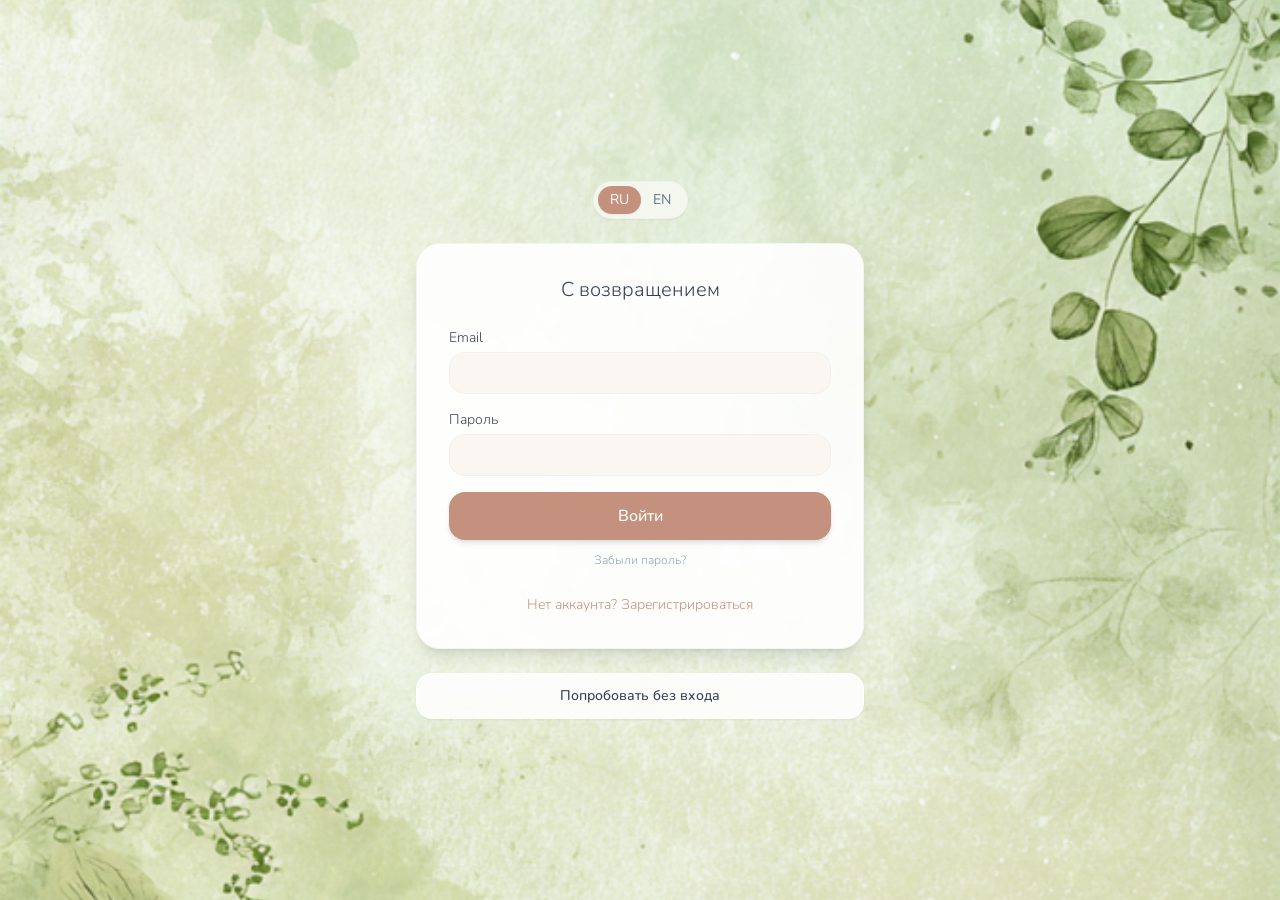
==== index.html @ 4c18db17 "Зеркало приложения «Шлока»" ====
<!doctype html>
<html lang="ru">
  <head>
    <meta charset="UTF-8" />
    <script>
      // Старый домен (*.vercel.app) → канонический shloka108.ru, с сохранением пути.
      (function () {
        var h = location.hostname;
        if (/(^|\.)vercel\.app$/.test(h)) {
          location.replace('https://shloka108.ru' + location.pathname + location.search + location.hash);
        }
      })();
    </script>
    <link rel="icon" type="image/svg+xml" href="/icon-192.svg" />
    <link rel="apple-touch-icon" href="/icon-192.svg" />
    <meta name="viewport" content="width=device-width, initial-scale=1.0, maximum-scale=1.0, user-scalable=no, viewport-fit=cover" />
    <meta name="theme-color" content="#faf6f1" media="(prefers-color-scheme: light)" />
    <meta name="theme-color" content="#1a1917" media="(prefers-color-scheme: dark)" />
    <meta name="mobile-web-app-capable" content="yes" />
    <meta name="apple-mobile-web-app-status-bar-style" content="black-translucent" />
    <meta name="apple-mobile-web-app-title" content="Shloka" />
    <link rel="manifest" href="/manifest.json" />
    <link rel="preconnect" href="https://fonts.googleapis.com">
    <link rel="preconnect" href="https://fonts.gstatic.com" crossorigin>
    <link href="https://fonts.googleapis.com/css2?family=Nunito:wght@300;400;500;600;700&display=swap" rel="stylesheet">
    <title>Shloka</title>
    <script type="module" crossorigin src="/assets/index-DVHLHyGm.js"></script>
    <link rel="stylesheet" crossorigin href="/assets/index-CciPIYq9.css">
  </head>
  <body>
    <div id="root"></div>
  </body>
</html>
---- assets/index-CciPIYq9.css ----
*,:before,:after{--tw-border-spacing-x: 0;--tw-border-spacing-y: 0;--tw-translate-x: 0;--tw-translate-y: 0;--tw-rotate: 0;--tw-skew-x: 0;--tw-skew-y: 0;--tw-scale-x: 1;--tw-scale-y: 1;--tw-pan-x: ;--tw-pan-y: ;--tw-pinch-zoom: ;--tw-scroll-snap-strictness: proximity;--tw-gradient-from-position: ;--tw-gradient-via-position: ;--tw-gradient-to-position: ;--tw-ordinal: ;--tw-slashed-zero: ;--tw-numeric-figure: ;--tw-numeric-spacing: ;--tw-numeric-fraction: ;--tw-ring-inset: ;--tw-ring-offset-width: 0px;--tw-ring-offset-color: #fff;--tw-ring-color: rgb(59 130 246 / .5);--tw-ring-offset-shadow: 0 0 #0000;--tw-ring-shadow: 0 0 #0000;--tw-shadow: 0 0 #0000;--tw-shadow-colored: 0 0 #0000;--tw-blur: ;--tw-brightness: ;--tw-contrast: ;--tw-grayscale: ;--tw-hue-rotate: ;--tw-invert: ;--tw-saturate: ;--tw-sepia: ;--tw-drop-shadow: ;--tw-backdrop-blur: ;--tw-backdrop-brightness: ;--tw-backdrop-contrast: ;--tw-backdrop-grayscale: ;--tw-backdrop-hue-rotate: ;--tw-backdrop-invert: ;--tw-backdrop-opacity: ;--tw-backdrop-saturate: ;--tw-backdrop-sepia: ;--tw-contain-size: ;--tw-contain-layout: ;--tw-contain-paint: ;--tw-contain-style: }::backdrop{--tw-border-spacing-x: 0;--tw-border-spacing-y: 0;--tw-translate-x: 0;--tw-translate-y: 0;--tw-rotate: 0;--tw-skew-x: 0;--tw-skew-y: 0;--tw-scale-x: 1;--tw-scale-y: 1;--tw-pan-x: ;--tw-pan-y: ;--tw-pinch-zoom: ;--tw-scroll-snap-strictness: proximity;--tw-gradient-from-position: ;--tw-gradient-via-position: ;--tw-gradient-to-position: ;--tw-ordinal: ;--tw-slashed-zero: ;--tw-numeric-figure: ;--tw-numeric-spacing: ;--tw-numeric-fraction: ;--tw-ring-inset: ;--tw-ring-offset-width: 0px;--tw-ring-offset-color: #fff;--tw-ring-color: rgb(59 130 246 / .5);--tw-ring-offset-shadow: 0 0 #0000;--tw-ring-shadow: 0 0 #0000;--tw-shadow: 0 0 #0000;--tw-shadow-colored: 0 0 #0000;--tw-blur: ;--tw-brightness: ;--tw-contrast: ;--tw-grayscale: ;--tw-hue-rotate: ;--tw-invert: ;--tw-saturate: ;--tw-sepia: ;--tw-drop-shadow: ;--tw-backdrop-blur: ;--tw-backdrop-brightness: ;--tw-backdrop-contrast: ;--tw-backdrop-grayscale: ;--tw-backdrop-hue-rotate: ;--tw-backdrop-invert: ;--tw-backdrop-opacity: ;--tw-backdrop-saturate: ;--tw-backdrop-sepia: ;--tw-contain-size: ;--tw-contain-layout: ;--tw-contain-paint: ;--tw-contain-style: }*,:before,:after{box-sizing:border-box;border-width:0;border-style:solid;border-color:#e5e7eb}:before,:after{--tw-content: ""}html,:host{line-height:1.5;-webkit-text-size-adjust:100%;-moz-tab-size:4;-o-tab-size:4;tab-size:4;font-family:Nunito,system-ui,sans-serif;font-feature-settings:normal;font-variation-settings:normal;-webkit-tap-highlight-color:transparent}body{margin:0;line-height:inherit}hr{height:0;color:inherit;border-top-width:1px}abbr:where([title]){-webkit-text-decoration:underline dotted;text-decoration:underline dotted}h1,h2,h3,h4,h5,h6{font-size:inherit;font-weight:inherit}a{color:inherit;text-decoration:inherit}b,strong{font-weight:bolder}code,kbd,samp,pre{font-family:ui-monospace,SFMono-Regular,Menlo,Monaco,Consolas,Liberation Mono,Courier New,monospace;font-feature-settings:normal;font-variation-settings:normal;font-size:1em}small{font-size:80%}sub,sup{font-size:75%;line-height:0;position:relative;vertical-align:baseline}sub{bottom:-.25em}sup{top:-.5em}table{text-indent:0;border-color:inherit;border-collapse:collapse}button,input,optgroup,select,textarea{font-family:inherit;font-feature-settings:inherit;font-variation-settings:inherit;font-size:100%;font-weight:inherit;line-height:inherit;letter-spacing:inherit;color:inherit;margin:0;padding:0}button,select{text-transform:none}button,input:where([type=button]),input:where([type=reset]),input:where([type=submit]){-webkit-appearance:button;background-color:transparent;background-image:none}:-moz-focusring{outline:auto}:-moz-ui-invalid{box-shadow:none}progress{vertical-align:baseline}::-webkit-inner-spin-button,::-webkit-outer-spin-button{height:auto}[type=search]{-webkit-appearance:textfield;outline-offset:-2px}::-webkit-search-decoration{-webkit-appearance:none}::-webkit-file-upload-button{-webkit-appearance:button;font:inherit}summary{display:list-item}blockquote,dl,dd,h1,h2,h3,h4,h5,h6,hr,figure,p,pre{margin:0}fieldset{margin:0;padding:0}legend{padding:0}ol,ul,menu{list-style:none;margin:0;padding:0}dialog{padding:0}textarea{resize:vertical}input::-moz-placeholder,textarea::-moz-placeholder{opacity:1;color:#9ca3af}input::placeholder,textarea::placeholder{opacity:1;color:#9ca3af}button,[role=button]{cursor:pointer}:disabled{cursor:default}img,svg,video,canvas,audio,iframe,embed,object{display:block;vertical-align:middle}img,video{max-width:100%;height:auto}[hidden]:where(:not([hidden=until-found])){display:none}.sr-only{position:absolute;width:1px;height:1px;padding:0;margin:-1px;overflow:hidden;clip:rect(0,0,0,0);white-space:nowrap;border-width:0}.pointer-events-none{pointer-events:none}.pointer-events-auto{pointer-events:auto}.visible{visibility:visible}.invisible{visibility:hidden}.fixed{position:fixed}.absolute{position:absolute}.relative{position:relative}.inset-0{top:0;right:0;bottom:0;left:0}.inset-y-0{top:0;bottom:0}.-right-0\.5{right:-.125rem}.-right-1\.5{right:-.375rem}.-top-0\.5{top:-.125rem}.-top-1\.5{top:-.375rem}.bottom-0{bottom:0}.bottom-full{bottom:100%}.left-0{left:0}.left-0\.5{left:.125rem}.left-1{left:.25rem}.left-1\/2{left:50%}.left-2{left:.5rem}.left-3{left:.75rem}.right-0{right:0}.right-1{right:.25rem}.right-2{right:.5rem}.right-3{right:.75rem}.top-0{top:0}.top-0\.5{top:.125rem}.top-1\/2{top:50%}.top-2{top:.5rem}.top-4{top:1rem}.top-full{top:100%}.z-10{z-index:10}.z-20{z-index:20}.z-40{z-index:40}.z-50{z-index:50}.z-\[100\]{z-index:100}.z-\[200\]{z-index:200}.z-\[60\]{z-index:60}.z-\[70\]{z-index:70}.order-1{order:1}.order-2{order:2}.-m-1{margin:-.25rem}.m-4{margin:1rem}.mx-3{margin-left:.75rem;margin-right:.75rem}.mx-4{margin-left:1rem;margin-right:1rem}.mx-auto{margin-left:auto;margin-right:auto}.my-1{margin-top:.25rem;margin-bottom:.25rem}.-ml-1{margin-left:-.25rem}.-ml-2{margin-left:-.5rem}.mb-1{margin-bottom:.25rem}.mb-1\.5{margin-bottom:.375rem}.mb-10{margin-bottom:2.5rem}.mb-2{margin-bottom:.5rem}.mb-20{margin-bottom:5rem}.mb-3{margin-bottom:.75rem}.mb-4{margin-bottom:1rem}.mb-6{margin-bottom:1.5rem}.mb-8{margin-bottom:2rem}.ml-0\.5{margin-left:.125rem}.ml-1\.5{margin-left:.375rem}.ml-2{margin-left:.5rem}.ml-6{margin-left:1.5rem}.ml-auto{margin-left:auto}.mr-0\.5{margin-right:.125rem}.mr-1{margin-right:.25rem}.mr-2{margin-right:.5rem}.mr-3{margin-right:.75rem}.mt-0\.5{margin-top:.125rem}.mt-1{margin-top:.25rem}.mt-1\.5{margin-top:.375rem}.mt-2{margin-top:.5rem}.mt-3{margin-top:.75rem}.mt-4{margin-top:1rem}.mt-6{margin-top:1.5rem}.mt-8{margin-top:2rem}.line-clamp-2{overflow:hidden;display:-webkit-box;-webkit-box-orient:vertical;-webkit-line-clamp:2}.line-clamp-3{overflow:hidden;display:-webkit-box;-webkit-box-orient:vertical;-webkit-line-clamp:3}.block{display:block}.inline{display:inline}.flex{display:flex}.inline-flex{display:inline-flex}.table{display:table}.grid{display:grid}.contents{display:contents}.hidden{display:none}.aspect-video{aspect-ratio:16 / 9}.h-0\.5{height:.125rem}.h-1{height:.25rem}.h-1\.5{height:.375rem}.h-10{height:2.5rem}.h-11{height:2.75rem}.h-12{height:3rem}.h-14{height:3.5rem}.h-16{height:4rem}.h-2{height:.5rem}.h-2\.5{height:.625rem}.h-20{height:5rem}.h-3{height:.75rem}.h-4{height:1rem}.h-48{height:12rem}.h-5{height:1.25rem}.h-6{height:1.5rem}.h-7{height:1.75rem}.h-8{height:2rem}.h-9{height:2.25rem}.h-\[3px\]{height:3px}.h-full{height:100%}.max-h-60{max-height:15rem}.max-h-64{max-height:16rem}.max-h-\[30vh\]{max-height:30vh}.max-h-\[35vh\]{max-height:35vh}.max-h-\[40vh\]{max-height:40vh}.max-h-\[85vh\]{max-height:85vh}.max-h-\[90vh\]{max-height:90vh}.max-h-\[92vh\]{max-height:92vh}.max-h-\[95vh\]{max-height:95vh}.min-h-0{min-height:0px}.min-h-\[52px\]{min-height:52px}.min-h-full{min-height:100%}.w-1{width:.25rem}.w-1\.5{width:.375rem}.w-1\/2{width:50%}.w-10{width:2.5rem}.w-11{width:2.75rem}.w-12{width:3rem}.w-16{width:4rem}.w-2{width:.5rem}.w-2\.5{width:.625rem}.w-20{width:5rem}.w-3{width:.75rem}.w-4{width:1rem}.w-40{width:10rem}.w-44{width:11rem}.w-5{width:1.25rem}.w-52{width:13rem}.w-6{width:1.5rem}.w-64{width:16rem}.w-7{width:1.75rem}.w-8{width:2rem}.w-9{width:2.25rem}.w-full{width:100%}.min-w-0{min-width:0px}.max-w-2xl{max-width:42rem}.max-w-4xl{max-width:56rem}.max-w-\[200px\]{max-width:200px}.max-w-\[260px\]{max-width:260px}.max-w-\[85\%\]{max-width:85%}.max-w-lg{max-width:32rem}.max-w-md{max-width:28rem}.max-w-sm{max-width:24rem}.max-w-xs{max-width:20rem}.flex-1{flex:1 1 0%}.flex-shrink-0,.shrink-0{flex-shrink:0}.-translate-x-1\/2{--tw-translate-x: -50%;transform:translate(var(--tw-translate-x),var(--tw-translate-y)) rotate(var(--tw-rotate)) skew(var(--tw-skew-x)) skewY(var(--tw-skew-y)) scaleX(var(--tw-scale-x)) scaleY(var(--tw-scale-y))}.-translate-x-full{--tw-translate-x: -100%;transform:translate(var(--tw-translate-x),var(--tw-translate-y)) rotate(var(--tw-rotate)) skew(var(--tw-skew-x)) skewY(var(--tw-skew-y)) scaleX(var(--tw-scale-x)) scaleY(var(--tw-scale-y))}.-translate-y-1\/2{--tw-translate-y: -50%;transform:translate(var(--tw-translate-x),var(--tw-translate-y)) rotate(var(--tw-rotate)) skew(var(--tw-skew-x)) skewY(var(--tw-skew-y)) scaleX(var(--tw-scale-x)) scaleY(var(--tw-scale-y))}.translate-x-0{--tw-translate-x: 0px;transform:translate(var(--tw-translate-x),var(--tw-translate-y)) rotate(var(--tw-rotate)) skew(var(--tw-skew-x)) skewY(var(--tw-skew-y)) scaleX(var(--tw-scale-x)) scaleY(var(--tw-scale-y))}.translate-x-5{--tw-translate-x: 1.25rem;transform:translate(var(--tw-translate-x),var(--tw-translate-y)) rotate(var(--tw-rotate)) skew(var(--tw-skew-x)) skewY(var(--tw-skew-y)) scaleX(var(--tw-scale-x)) scaleY(var(--tw-scale-y))}.rotate-45{--tw-rotate: 45deg;transform:translate(var(--tw-translate-x),var(--tw-translate-y)) rotate(var(--tw-rotate)) skew(var(--tw-skew-x)) skewY(var(--tw-skew-y)) scaleX(var(--tw-scale-x)) scaleY(var(--tw-scale-y))}.transform{transform:translate(var(--tw-translate-x),var(--tw-translate-y)) rotate(var(--tw-rotate)) skew(var(--tw-skew-x)) skewY(var(--tw-skew-y)) scaleX(var(--tw-scale-x)) scaleY(var(--tw-scale-y))}@keyframes pulse{50%{opacity:.5}}.animate-pulse{animation:pulse 2s cubic-bezier(.4,0,.6,1) infinite}@keyframes spin{to{transform:rotate(360deg)}}.animate-spin{animation:spin 1s linear infinite}.cursor-pointer{cursor:pointer}.select-none{-webkit-user-select:none;-moz-user-select:none;user-select:none}.resize-none{resize:none}.resize{resize:both}.grid-cols-1{grid-template-columns:repeat(1,minmax(0,1fr))}.flex-col{flex-direction:column}.flex-wrap{flex-wrap:wrap}.items-start{align-items:flex-start}.items-end{align-items:flex-end}.items-center{align-items:center}.justify-start{justify-content:flex-start}.justify-end{justify-content:flex-end}.justify-center{justify-content:center}.justify-between{justify-content:space-between}.gap-0\.5{gap:.125rem}.gap-1{gap:.25rem}.gap-1\.5{gap:.375rem}.gap-2{gap:.5rem}.gap-2\.5{gap:.625rem}.gap-3{gap:.75rem}.gap-4{gap:1rem}.gap-5{gap:1.25rem}.gap-6{gap:1.5rem}.gap-8{gap:2rem}.gap-x-2\.5{-moz-column-gap:.625rem;column-gap:.625rem}.gap-x-3{-moz-column-gap:.75rem;column-gap:.75rem}.gap-x-5{-moz-column-gap:1.25rem;column-gap:1.25rem}.gap-y-2{row-gap:.5rem}.gap-y-3{row-gap:.75rem}.gap-y-4{row-gap:1rem}.gap-y-5{row-gap:1.25rem}.gap-y-6{row-gap:1.5rem}.space-x-1\.5>:not([hidden])~:not([hidden]){--tw-space-x-reverse: 0;margin-right:calc(.375rem * var(--tw-space-x-reverse));margin-left:calc(.375rem * calc(1 - var(--tw-space-x-reverse)))}.space-x-2>:not([hidden])~:not([hidden]){--tw-space-x-reverse: 0;margin-right:calc(.5rem * var(--tw-space-x-reverse));margin-left:calc(.5rem * calc(1 - var(--tw-space-x-reverse)))}.space-x-2\.5>:not([hidden])~:not([hidden]){--tw-space-x-reverse: 0;margin-right:calc(.625rem * var(--tw-space-x-reverse));margin-left:calc(.625rem * calc(1 - var(--tw-space-x-reverse)))}.space-x-3>:not([hidden])~:not([hidden]){--tw-space-x-reverse: 0;margin-right:calc(.75rem * var(--tw-space-x-reverse));margin-left:calc(.75rem * calc(1 - var(--tw-space-x-reverse)))}.space-y-0\.5>:not([hidden])~:not([hidden]){--tw-space-y-reverse: 0;margin-top:calc(.125rem * calc(1 - var(--tw-space-y-reverse)));margin-bottom:calc(.125rem * var(--tw-space-y-reverse))}.space-y-1>:not([hidden])~:not([hidden]){--tw-space-y-reverse: 0;margin-top:calc(.25rem * calc(1 - var(--tw-space-y-reverse)));margin-bottom:calc(.25rem * var(--tw-space-y-reverse))}.space-y-2>:not([hidden])~:not([hidden]){--tw-space-y-reverse: 0;margin-top:calc(.5rem * calc(1 - var(--tw-space-y-reverse)));margin-bottom:calc(.5rem * var(--tw-space-y-reverse))}.space-y-3>:not([hidden])~:not([hidden]){--tw-space-y-reverse: 0;margin-top:calc(.75rem * calc(1 - var(--tw-space-y-reverse)));margin-bottom:calc(.75rem * var(--tw-space-y-reverse))}.space-y-4>:not([hidden])~:not([hidden]){--tw-space-y-reverse: 0;margin-top:calc(1rem * calc(1 - var(--tw-space-y-reverse)));margin-bottom:calc(1rem * var(--tw-space-y-reverse))}.space-y-5>:not([hidden])~:not([hidden]){--tw-space-y-reverse: 0;margin-top:calc(1.25rem * calc(1 - var(--tw-space-y-reverse)));margin-bottom:calc(1.25rem * var(--tw-space-y-reverse))}.space-y-6>:not([hidden])~:not([hidden]){--tw-space-y-reverse: 0;margin-top:calc(1.5rem * calc(1 - var(--tw-space-y-reverse)));margin-bottom:calc(1.5rem * var(--tw-space-y-reverse))}.overflow-auto{overflow:auto}.overflow-hidden{overflow:hidden}.overflow-x-auto{overflow-x:auto}.overflow-y-auto{overflow-y:auto}.truncate{overflow:hidden;text-overflow:ellipsis;white-space:nowrap}.whitespace-normal{white-space:normal}.whitespace-nowrap{white-space:nowrap}.whitespace-pre-line{white-space:pre-line}.whitespace-pre-wrap{white-space:pre-wrap}.break-words{overflow-wrap:break-word}.break-all{word-break:break-all}.rounded{border-radius:.25rem}.rounded-2xl{border-radius:1rem}.rounded-3xl{border-radius:1.5rem}.rounded-full{border-radius:9999px}.rounded-lg{border-radius:.5rem}.rounded-md{border-radius:.375rem}.rounded-xl{border-radius:.75rem}.rounded-r-full{border-top-right-radius:9999px;border-bottom-right-radius:9999px}.rounded-t-3xl{border-top-left-radius:1.5rem;border-top-right-radius:1.5rem}.rounded-bl-md{border-bottom-left-radius:.375rem}.rounded-br-md{border-bottom-right-radius:.375rem}.border{border-width:1px}.border-0{border-width:0px}.border-2{border-width:2px}.border-b{border-bottom-width:1px}.border-b-2{border-bottom-width:2px}.border-l{border-left-width:1px}.border-r{border-right-width:1px}.border-t{border-top-width:1px}.border-t-2{border-top-width:2px}.border-dashed{border-style:dashed}.border-amber-200{--tw-border-opacity: 1;border-color:rgb(253 230 138 / var(--tw-border-opacity, 1))}.border-current{border-color:currentColor}.border-emerald-500\/60{border-color:#10b98199}.border-gray-100{--tw-border-opacity: 1;border-color:rgb(243 244 246 / var(--tw-border-opacity, 1))}.border-gray-200{--tw-border-opacity: 1;border-color:rgb(229 231 235 / var(--tw-border-opacity, 1))}.border-gray-300{--tw-border-opacity: 1;border-color:rgb(209 213 219 / var(--tw-border-opacity, 1))}.border-green-200{--tw-border-opacity: 1;border-color:rgb(187 247 208 / var(--tw-border-opacity, 1))}.border-night-accent{--tw-border-opacity: 1;border-color:rgb(196 168 120 / var(--tw-border-opacity, 1))}.border-night-accent\/30{border-color:#c4a8784d}.border-night-bg{--tw-border-opacity: 1;border-color:rgb(26 25 24 / var(--tw-border-opacity, 1))}.border-purple-200{--tw-border-opacity: 1;border-color:rgb(233 213 255 / var(--tw-border-opacity, 1))}.border-red-100{--tw-border-opacity: 1;border-color:rgb(254 226 226 / var(--tw-border-opacity, 1))}.border-red-200{--tw-border-opacity: 1;border-color:rgb(254 202 202 / var(--tw-border-opacity, 1))}.border-red-400{--tw-border-opacity: 1;border-color:rgb(248 113 113 / var(--tw-border-opacity, 1))}.border-red-400\/60{border-color:#f8717199}.border-red-500\/60{border-color:#ef444499}.border-sattva-btn-rose{--tw-border-opacity: 1;border-color:rgb(196 145 126 / var(--tw-border-opacity, 1))}.border-sattva-sage\/20{border-color:#c8dbc833}.border-sattva-sage\/30{border-color:#c8dbc84d}.border-sattva-sage\/50{border-color:#c8dbc880}.border-sattva-sand\/15{border-color:#e8ddd026}.border-sattva-sand\/20{border-color:#e8ddd033}.border-sattva-sand\/30{border-color:#e8ddd04d}.border-sattva-sand\/40{border-color:#e8ddd066}.border-transparent{border-color:transparent}.border-white{--tw-border-opacity: 1;border-color:rgb(255 255 255 / var(--tw-border-opacity, 1))}.border-white\/10{border-color:#ffffff1a}.border-white\/20{border-color:#fff3}.border-white\/5{border-color:#ffffff0d}.border-white\/60{border-color:#fff9}.border-yellow-200{--tw-border-opacity: 1;border-color:rgb(254 240 138 / var(--tw-border-opacity, 1))}.border-t-transparent{border-top-color:transparent}.bg-amber-400{--tw-bg-opacity: 1;background-color:rgb(251 191 36 / var(--tw-bg-opacity, 1))}.bg-amber-50{--tw-bg-opacity: 1;background-color:rgb(255 251 235 / var(--tw-bg-opacity, 1))}.bg-black\/10{background-color:#0000001a}.bg-black\/30{background-color:#0000004d}.bg-black\/40{background-color:#0006}.bg-black\/5{background-color:#0000000d}.bg-black\/50{background-color:#00000080}.bg-black\/60{background-color:#0009}.bg-black\/65{background-color:#000000a6}.bg-blue-50{--tw-bg-opacity: 1;background-color:rgb(239 246 255 / var(--tw-bg-opacity, 1))}.bg-current{background-color:currentColor}.bg-emerald-100{--tw-bg-opacity: 1;background-color:rgb(209 250 229 / var(--tw-bg-opacity, 1))}.bg-emerald-400{--tw-bg-opacity: 1;background-color:rgb(52 211 153 / var(--tw-bg-opacity, 1))}.bg-emerald-50{--tw-bg-opacity: 1;background-color:rgb(236 253 245 / var(--tw-bg-opacity, 1))}.bg-emerald-500{--tw-bg-opacity: 1;background-color:rgb(16 185 129 / var(--tw-bg-opacity, 1))}.bg-emerald-500\/10{background-color:#10b9811a}.bg-emerald-500\/15{background-color:#10b98126}.bg-gray-100{--tw-bg-opacity: 1;background-color:rgb(243 244 246 / var(--tw-bg-opacity, 1))}.bg-gray-200\/60{background-color:#e5e7eb99}.bg-gray-300{--tw-bg-opacity: 1;background-color:rgb(209 213 219 / var(--tw-bg-opacity, 1))}.bg-gray-400{--tw-bg-opacity: 1;background-color:rgb(156 163 175 / var(--tw-bg-opacity, 1))}.bg-gray-50{--tw-bg-opacity: 1;background-color:rgb(249 250 251 / var(--tw-bg-opacity, 1))}.bg-gray-50\/50{background-color:#f9fafb80}.bg-green-100{--tw-bg-opacity: 1;background-color:rgb(220 252 231 / var(--tw-bg-opacity, 1))}.bg-green-400{--tw-bg-opacity: 1;background-color:rgb(74 222 128 / var(--tw-bg-opacity, 1))}.bg-green-50{--tw-bg-opacity: 1;background-color:rgb(240 253 244 / var(--tw-bg-opacity, 1))}.bg-green-50\/95{background-color:#f0fdf4f2}.bg-green-500{--tw-bg-opacity: 1;background-color:rgb(34 197 94 / var(--tw-bg-opacity, 1))}.bg-night-accent{--tw-bg-opacity: 1;background-color:rgb(196 168 120 / var(--tw-bg-opacity, 1))}.bg-night-accent-soft\/30{background-color:#3e3a324d}.bg-night-accent-soft\/50{background-color:#3e3a3280}.bg-night-accent\/15{background-color:#c4a87826}.bg-night-accent\/20{background-color:#c4a87833}.bg-night-accent\/40{background-color:#c4a87866}.bg-night-accent\/60{background-color:#c4a87899}.bg-night-bg{--tw-bg-opacity: 1;background-color:rgb(26 25 24 / var(--tw-bg-opacity, 1))}.bg-night-btn{--tw-bg-opacity: 1;background-color:rgb(138 120 96 / var(--tw-bg-opacity, 1))}.bg-night-btn-soft\/40{background-color:#37322966}.bg-night-btn\/20{background-color:#8a786033}.bg-night-card{--tw-bg-opacity: 1;background-color:rgb(35 34 32 / var(--tw-bg-opacity, 1))}.bg-night-card\/95{background-color:#232220f2}.bg-purple-50{--tw-bg-opacity: 1;background-color:rgb(250 245 255 / var(--tw-bg-opacity, 1))}.bg-red-100{--tw-bg-opacity: 1;background-color:rgb(254 226 226 / var(--tw-bg-opacity, 1))}.bg-red-400{--tw-bg-opacity: 1;background-color:rgb(248 113 113 / var(--tw-bg-opacity, 1))}.bg-red-50{--tw-bg-opacity: 1;background-color:rgb(254 242 242 / var(--tw-bg-opacity, 1))}.bg-red-50\/50{background-color:#fef2f280}.bg-red-50\/95{background-color:#fef2f2f2}.bg-red-500{--tw-bg-opacity: 1;background-color:rgb(239 68 68 / var(--tw-bg-opacity, 1))}.bg-red-500\/10{background-color:#ef44441a}.bg-red-500\/15{background-color:#ef444426}.bg-sattva-blush\/20{background-color:#e8dcd433}.bg-sattva-blush\/30{background-color:#e8dcd44d}.bg-sattva-btn-rose{--tw-bg-opacity: 1;background-color:rgb(196 145 126 / var(--tw-bg-opacity, 1))}.bg-sattva-btn-rose\/10{background-color:#c4917e1a}.bg-sattva-btn-rose\/15{background-color:#c4917e26}.bg-sattva-btn-rose\/30{background-color:#c4917e4d}.bg-sattva-btn-rose\/40{background-color:#c4917e66}.bg-sattva-cream{--tw-bg-opacity: 1;background-color:rgb(250 247 242 / var(--tw-bg-opacity, 1))}.bg-sattva-cream\/50{background-color:#faf7f280}.bg-sattva-cream\/95{background-color:#faf7f2f2}.bg-sattva-gold\/30{background-color:#d4c4a04d}.bg-sattva-sage\/10{background-color:#c8dbc81a}.bg-sattva-sage\/20{background-color:#c8dbc833}.bg-sattva-sage\/30{background-color:#c8dbc84d}.bg-sattva-sage\/40{background-color:#c8dbc866}.bg-sattva-sand\/10{background-color:#e8ddd01a}.bg-sattva-sand\/15{background-color:#e8ddd026}.bg-sattva-sand\/20{background-color:#e8ddd033}.bg-sattva-sand\/30{background-color:#e8ddd04d}.bg-sattva-sand\/40{background-color:#e8ddd066}.bg-slate-200{--tw-bg-opacity: 1;background-color:rgb(226 232 240 / var(--tw-bg-opacity, 1))}.bg-slate-400{--tw-bg-opacity: 1;background-color:rgb(148 163 184 / var(--tw-bg-opacity, 1))}.bg-slate-700{--tw-bg-opacity: 1;background-color:rgb(51 65 85 / var(--tw-bg-opacity, 1))}.bg-slate-800{--tw-bg-opacity: 1;background-color:rgb(30 41 59 / var(--tw-bg-opacity, 1))}.bg-transparent{background-color:transparent}.bg-white{--tw-bg-opacity: 1;background-color:rgb(255 255 255 / var(--tw-bg-opacity, 1))}.bg-white\/10{background-color:#ffffff1a}.bg-white\/15{background-color:#ffffff26}.bg-white\/20{background-color:#fff3}.bg-white\/5{background-color:#ffffff0d}.bg-white\/60{background-color:#fff9}.bg-white\/85{background-color:#ffffffd9}.bg-white\/90{background-color:#ffffffe6}.bg-white\/95{background-color:#fffffff2}.bg-white\/\[0\.02\]{background-color:#ffffff05}.bg-white\/\[0\.03\]{background-color:#ffffff08}.bg-yellow-100{--tw-bg-opacity: 1;background-color:rgb(254 249 195 / var(--tw-bg-opacity, 1))}.bg-yellow-400{--tw-bg-opacity: 1;background-color:rgb(250 204 21 / var(--tw-bg-opacity, 1))}.bg-yellow-50{--tw-bg-opacity: 1;background-color:rgb(254 252 232 / var(--tw-bg-opacity, 1))}.bg-yellow-500\/15{background-color:#eab30826}.bg-sattva-gradient{background-image:linear-gradient(160deg,#f2e8dc,#e8dcd0 40%,#ddd0c4)}.object-cover{-o-object-fit:cover;object-fit:cover}.p-0\.5{padding:.125rem}.p-1{padding:.25rem}.p-1\.5{padding:.375rem}.p-2{padding:.5rem}.p-2\.5{padding:.625rem}.p-3{padding:.75rem}.p-4{padding:1rem}.p-5{padding:1.25rem}.p-6{padding:1.5rem}.p-8{padding:2rem}.px-1{padding-left:.25rem;padding-right:.25rem}.px-1\.5{padding-left:.375rem;padding-right:.375rem}.px-2{padding-left:.5rem;padding-right:.5rem}.px-2\.5{padding-left:.625rem;padding-right:.625rem}.px-3{padding-left:.75rem;padding-right:.75rem}.px-4{padding-left:1rem;padding-right:1rem}.px-5{padding-left:1.25rem;padding-right:1.25rem}.px-6{padding-left:1.5rem;padding-right:1.5rem}.px-8{padding-left:2rem;padding-right:2rem}.py-0\.5{padding-top:.125rem;padding-bottom:.125rem}.py-1{padding-top:.25rem;padding-bottom:.25rem}.py-1\.5{padding-top:.375rem;padding-bottom:.375rem}.py-10{padding-top:2.5rem;padding-bottom:2.5rem}.py-12{padding-top:3rem;padding-bottom:3rem}.py-16{padding-top:4rem;padding-bottom:4rem}.py-2{padding-top:.5rem;padding-bottom:.5rem}.py-2\.5{padding-top:.625rem;padding-bottom:.625rem}.py-20{padding-top:5rem;padding-bottom:5rem}.py-3{padding-top:.75rem;padding-bottom:.75rem}.py-3\.5{padding-top:.875rem;padding-bottom:.875rem}.py-4{padding-top:1rem;padding-bottom:1rem}.pb-1{padding-bottom:.25rem}.pb-16{padding-bottom:4rem}.pb-2{padding-bottom:.5rem}.pb-4{padding-bottom:1rem}.pb-5{padding-bottom:1.25rem}.pb-6{padding-bottom:1.5rem}.pl-2{padding-left:.5rem}.pr-12{padding-right:3rem}.pt-12{padding-top:3rem}.pt-14{padding-top:3.5rem}.pt-2{padding-top:.5rem}.pt-3{padding-top:.75rem}.pt-4{padding-top:1rem}.pt-6{padding-top:1.5rem}.pt-\[env\(safe-area-inset-top\)\]{padding-top:env(safe-area-inset-top)}.text-left{text-align:left}.text-center{text-align:center}.font-mono{font-family:ui-monospace,SFMono-Regular,Menlo,Monaco,Consolas,Liberation Mono,Courier New,monospace}.font-sanskrit{font-family:Georgia,Cambria,Times New Roman,serif}.text-2xl{font-size:1.5rem;line-height:2rem}.text-3xl{font-size:1.875rem;line-height:2.25rem}.text-\[10px\]{font-size:10px}.text-\[11px\]{font-size:11px}.text-base{font-size:1rem;line-height:1.5rem}.text-lg{font-size:1.125rem;line-height:1.75rem}.text-sm{font-size:.875rem;line-height:1.25rem}.text-xl{font-size:1.25rem;line-height:1.75rem}.text-xs{font-size:.75rem;line-height:1rem}.font-bold{font-weight:700}.font-light{font-weight:300}.font-medium{font-weight:500}.font-normal{font-weight:400}.font-semibold{font-weight:600}.uppercase{text-transform:uppercase}.lowercase{text-transform:lowercase}.italic{font-style:italic}.tabular-nums{--tw-numeric-spacing: tabular-nums;font-variant-numeric:var(--tw-ordinal) var(--tw-slashed-zero) var(--tw-numeric-figure) var(--tw-numeric-spacing) var(--tw-numeric-fraction)}.leading-none{line-height:1}.leading-relaxed{line-height:1.625}.leading-snug{line-height:1.375}.leading-tight{line-height:1.25}.tracking-wide{letter-spacing:.025em}.tracking-wider{letter-spacing:.05em}.text-\[\#c8b48a\]{--tw-text-opacity: 1;color:rgb(200 180 138 / var(--tw-text-opacity, 1))}.text-amber-400{--tw-text-opacity: 1;color:rgb(251 191 36 / var(--tw-text-opacity, 1))}.text-amber-600{--tw-text-opacity: 1;color:rgb(217 119 6 / var(--tw-text-opacity, 1))}.text-amber-700{--tw-text-opacity: 1;color:rgb(180 83 9 / var(--tw-text-opacity, 1))}.text-amber-800\/80{color:#92400ecc}.text-amber-800\/90{color:#92400ee6}.text-blue-600{--tw-text-opacity: 1;color:rgb(37 99 235 / var(--tw-text-opacity, 1))}.text-emerald-400{--tw-text-opacity: 1;color:rgb(52 211 153 / var(--tw-text-opacity, 1))}.text-emerald-500{--tw-text-opacity: 1;color:rgb(16 185 129 / var(--tw-text-opacity, 1))}.text-gray-100{--tw-text-opacity: 1;color:rgb(243 244 246 / var(--tw-text-opacity, 1))}.text-gray-200{--tw-text-opacity: 1;color:rgb(229 231 235 / var(--tw-text-opacity, 1))}.text-gray-300{--tw-text-opacity: 1;color:rgb(209 213 219 / var(--tw-text-opacity, 1))}.text-gray-400{--tw-text-opacity: 1;color:rgb(156 163 175 / var(--tw-text-opacity, 1))}.text-gray-500{--tw-text-opacity: 1;color:rgb(107 114 128 / var(--tw-text-opacity, 1))}.text-gray-600{--tw-text-opacity: 1;color:rgb(75 85 99 / var(--tw-text-opacity, 1))}.text-gray-700{--tw-text-opacity: 1;color:rgb(55 65 81 / var(--tw-text-opacity, 1))}.text-green-500{--tw-text-opacity: 1;color:rgb(34 197 94 / var(--tw-text-opacity, 1))}.text-green-600{--tw-text-opacity: 1;color:rgb(22 163 74 / var(--tw-text-opacity, 1))}.text-green-700{--tw-text-opacity: 1;color:rgb(21 128 61 / var(--tw-text-opacity, 1))}.text-night-accent{--tw-text-opacity: 1;color:rgb(196 168 120 / var(--tw-text-opacity, 1))}.text-night-text{--tw-text-opacity: 1;color:rgb(224 216 208 / var(--tw-text-opacity, 1))}.text-purple-500{--tw-text-opacity: 1;color:rgb(168 85 247 / var(--tw-text-opacity, 1))}.text-purple-600{--tw-text-opacity: 1;color:rgb(147 51 234 / var(--tw-text-opacity, 1))}.text-purple-700{--tw-text-opacity: 1;color:rgb(126 34 206 / var(--tw-text-opacity, 1))}.text-red-400{--tw-text-opacity: 1;color:rgb(248 113 113 / var(--tw-text-opacity, 1))}.text-red-500{--tw-text-opacity: 1;color:rgb(239 68 68 / var(--tw-text-opacity, 1))}.text-red-600{--tw-text-opacity: 1;color:rgb(220 38 38 / var(--tw-text-opacity, 1))}.text-red-600\/90{color:#dc2626e6}.text-red-700{--tw-text-opacity: 1;color:rgb(185 28 28 / var(--tw-text-opacity, 1))}.text-sattva-btn-rose{--tw-text-opacity: 1;color:rgb(196 145 126 / var(--tw-text-opacity, 1))}.text-sattva-gold{--tw-text-opacity: 1;color:rgb(212 196 160 / var(--tw-text-opacity, 1))}.text-sattva-rose{--tw-text-opacity: 1;color:rgb(232 213 204 / var(--tw-text-opacity, 1))}.text-sattva-sage{--tw-text-opacity: 1;color:rgb(200 219 200 / var(--tw-text-opacity, 1))}.text-sattva-sage-dark{--tw-text-opacity: 1;color:rgb(109 168 109 / var(--tw-text-opacity, 1))}.text-slate-100{--tw-text-opacity: 1;color:rgb(241 245 249 / var(--tw-text-opacity, 1))}.text-slate-300{--tw-text-opacity: 1;color:rgb(203 213 225 / var(--tw-text-opacity, 1))}.text-slate-400{--tw-text-opacity: 1;color:rgb(148 163 184 / var(--tw-text-opacity, 1))}.text-slate-500{--tw-text-opacity: 1;color:rgb(100 116 139 / var(--tw-text-opacity, 1))}.text-slate-600{--tw-text-opacity: 1;color:rgb(71 85 105 / var(--tw-text-opacity, 1))}.text-slate-700{--tw-text-opacity: 1;color:rgb(51 65 85 / var(--tw-text-opacity, 1))}.text-slate-800{--tw-text-opacity: 1;color:rgb(30 41 59 / var(--tw-text-opacity, 1))}.text-slate-900{--tw-text-opacity: 1;color:rgb(15 23 42 / var(--tw-text-opacity, 1))}.text-white{--tw-text-opacity: 1;color:rgb(255 255 255 / var(--tw-text-opacity, 1))}.text-yellow-400{--tw-text-opacity: 1;color:rgb(250 204 21 / var(--tw-text-opacity, 1))}.text-yellow-500{--tw-text-opacity: 1;color:rgb(234 179 8 / var(--tw-text-opacity, 1))}.text-yellow-700{--tw-text-opacity: 1;color:rgb(161 98 7 / var(--tw-text-opacity, 1))}.underline{text-decoration-line:underline}.decoration-dotted{text-decoration-style:dotted}.underline-offset-2{text-underline-offset:2px}.placeholder-gray-400::-moz-placeholder{--tw-placeholder-opacity: 1;color:rgb(156 163 175 / var(--tw-placeholder-opacity, 1))}.placeholder-gray-400::placeholder{--tw-placeholder-opacity: 1;color:rgb(156 163 175 / var(--tw-placeholder-opacity, 1))}.placeholder-gray-500::-moz-placeholder{--tw-placeholder-opacity: 1;color:rgb(107 114 128 / var(--tw-placeholder-opacity, 1))}.placeholder-gray-500::placeholder{--tw-placeholder-opacity: 1;color:rgb(107 114 128 / var(--tw-placeholder-opacity, 1))}.placeholder-gray-600::-moz-placeholder{--tw-placeholder-opacity: 1;color:rgb(75 85 99 / var(--tw-placeholder-opacity, 1))}.placeholder-gray-600::placeholder{--tw-placeholder-opacity: 1;color:rgb(75 85 99 / var(--tw-placeholder-opacity, 1))}.placeholder-slate-400::-moz-placeholder{--tw-placeholder-opacity: 1;color:rgb(148 163 184 / var(--tw-placeholder-opacity, 1))}.placeholder-slate-400::placeholder{--tw-placeholder-opacity: 1;color:rgb(148 163 184 / var(--tw-placeholder-opacity, 1))}.accent-sattva-btn-rose{accent-color:#c4917e}.opacity-0{opacity:0}.opacity-20{opacity:.2}.opacity-30{opacity:.3}.opacity-40{opacity:.4}.opacity-50{opacity:.5}.opacity-60{opacity:.6}.opacity-70{opacity:.7}.opacity-\[0\.08\]{opacity:.08}.shadow{--tw-shadow: 0 1px 3px 0 rgb(0 0 0 / .1), 0 1px 2px -1px rgb(0 0 0 / .1);--tw-shadow-colored: 0 1px 3px 0 var(--tw-shadow-color), 0 1px 2px -1px var(--tw-shadow-color);box-shadow:var(--tw-ring-offset-shadow, 0 0 #0000),var(--tw-ring-shadow, 0 0 #0000),var(--tw-shadow)}.shadow-2xl{--tw-shadow: 0 25px 50px -12px rgb(0 0 0 / .25);--tw-shadow-colored: 0 25px 50px -12px var(--tw-shadow-color);box-shadow:var(--tw-ring-offset-shadow, 0 0 #0000),var(--tw-ring-shadow, 0 0 #0000),var(--tw-shadow)}.shadow-\[0_-2px_16px_rgba\(0\,0\,0\,0\.04\)\]{--tw-shadow: 0 -2px 16px rgba(0,0,0,.04);--tw-shadow-colored: 0 -2px 16px var(--tw-shadow-color);box-shadow:var(--tw-ring-offset-shadow, 0 0 #0000),var(--tw-ring-shadow, 0 0 #0000),var(--tw-shadow)}.shadow-card{--tw-shadow: 0 1px 3px rgba(0,0,0,.04), 0 4px 12px rgba(0,0,0,.03);--tw-shadow-colored: 0 1px 3px var(--tw-shadow-color), 0 4px 12px var(--tw-shadow-color);box-shadow:var(--tw-ring-offset-shadow, 0 0 #0000),var(--tw-ring-shadow, 0 0 #0000),var(--tw-shadow)}.shadow-glow-night{--tw-shadow: 0 0 20px rgba(196,168,120,.1);--tw-shadow-colored: 0 0 20px var(--tw-shadow-color);box-shadow:var(--tw-ring-offset-shadow, 0 0 #0000),var(--tw-ring-shadow, 0 0 #0000),var(--tw-shadow)}.shadow-glow-rose{--tw-shadow: 0 0 20px rgba(196,145,126,.15);--tw-shadow-colored: 0 0 20px var(--tw-shadow-color);box-shadow:var(--tw-ring-offset-shadow, 0 0 #0000),var(--tw-ring-shadow, 0 0 #0000),var(--tw-shadow)}.shadow-lg{--tw-shadow: 0 10px 15px -3px rgb(0 0 0 / .1), 0 4px 6px -4px rgb(0 0 0 / .1);--tw-shadow-colored: 0 10px 15px -3px var(--tw-shadow-color), 0 4px 6px -4px var(--tw-shadow-color);box-shadow:var(--tw-ring-offset-shadow, 0 0 #0000),var(--tw-ring-shadow, 0 0 #0000),var(--tw-shadow)}.shadow-md{--tw-shadow: 0 4px 6px -1px rgb(0 0 0 / .1), 0 2px 4px -2px rgb(0 0 0 / .1);--tw-shadow-colored: 0 4px 6px -1px var(--tw-shadow-color), 0 2px 4px -2px var(--tw-shadow-color);box-shadow:var(--tw-ring-offset-shadow, 0 0 #0000),var(--tw-ring-shadow, 0 0 #0000),var(--tw-shadow)}.shadow-none{--tw-shadow: 0 0 #0000;--tw-shadow-colored: 0 0 #0000;box-shadow:var(--tw-ring-offset-shadow, 0 0 #0000),var(--tw-ring-shadow, 0 0 #0000),var(--tw-shadow)}.shadow-sm{--tw-shadow: 0 1px 2px 0 rgb(0 0 0 / .05);--tw-shadow-colored: 0 1px 2px 0 var(--tw-shadow-color);box-shadow:var(--tw-ring-offset-shadow, 0 0 #0000),var(--tw-ring-shadow, 0 0 #0000),var(--tw-shadow)}.shadow-xl{--tw-shadow: 0 20px 25px -5px rgb(0 0 0 / .1), 0 8px 10px -6px rgb(0 0 0 / .1);--tw-shadow-colored: 0 20px 25px -5px var(--tw-shadow-color), 0 8px 10px -6px var(--tw-shadow-color);box-shadow:var(--tw-ring-offset-shadow, 0 0 #0000),var(--tw-ring-shadow, 0 0 #0000),var(--tw-shadow)}.outline-none{outline:2px solid transparent;outline-offset:2px}.filter{filter:var(--tw-blur) var(--tw-brightness) var(--tw-contrast) var(--tw-grayscale) var(--tw-hue-rotate) var(--tw-invert) var(--tw-saturate) var(--tw-sepia) var(--tw-drop-shadow)}.backdrop-blur-md{--tw-backdrop-blur: blur(12px);-webkit-backdrop-filter:var(--tw-backdrop-blur) var(--tw-backdrop-brightness) var(--tw-backdrop-contrast) var(--tw-backdrop-grayscale) var(--tw-backdrop-hue-rotate) var(--tw-backdrop-invert) var(--tw-backdrop-opacity) var(--tw-backdrop-saturate) var(--tw-backdrop-sepia);backdrop-filter:var(--tw-backdrop-blur) var(--tw-backdrop-brightness) var(--tw-backdrop-contrast) var(--tw-backdrop-grayscale) var(--tw-backdrop-hue-rotate) var(--tw-backdrop-invert) var(--tw-backdrop-opacity) var(--tw-backdrop-saturate) var(--tw-backdrop-sepia)}.backdrop-blur-sm{--tw-backdrop-blur: blur(4px);-webkit-backdrop-filter:var(--tw-backdrop-blur) var(--tw-backdrop-brightness) var(--tw-backdrop-contrast) var(--tw-backdrop-grayscale) var(--tw-backdrop-hue-rotate) var(--tw-backdrop-invert) var(--tw-backdrop-opacity) var(--tw-backdrop-saturate) var(--tw-backdrop-sepia);backdrop-filter:var(--tw-backdrop-blur) var(--tw-backdrop-brightness) var(--tw-backdrop-contrast) var(--tw-backdrop-grayscale) var(--tw-backdrop-hue-rotate) var(--tw-backdrop-invert) var(--tw-backdrop-opacity) var(--tw-backdrop-saturate) var(--tw-backdrop-sepia)}.backdrop-blur-xl{--tw-backdrop-blur: blur(24px);-webkit-backdrop-filter:var(--tw-backdrop-blur) var(--tw-backdrop-brightness) var(--tw-backdrop-contrast) var(--tw-backdrop-grayscale) var(--tw-backdrop-hue-rotate) var(--tw-backdrop-invert) var(--tw-backdrop-opacity) var(--tw-backdrop-saturate) var(--tw-backdrop-sepia);backdrop-filter:var(--tw-backdrop-blur) var(--tw-backdrop-brightness) var(--tw-backdrop-contrast) var(--tw-backdrop-grayscale) var(--tw-backdrop-hue-rotate) var(--tw-backdrop-invert) var(--tw-backdrop-opacity) var(--tw-backdrop-saturate) var(--tw-backdrop-sepia)}.transition{transition-property:color,background-color,border-color,text-decoration-color,fill,stroke,opacity,box-shadow,transform,filter,backdrop-filter;transition-timing-function:cubic-bezier(.4,0,.2,1);transition-duration:.15s}.transition-all{transition-property:all;transition-timing-function:cubic-bezier(.4,0,.2,1);transition-duration:.15s}.transition-colors{transition-property:color,background-color,border-color,text-decoration-color,fill,stroke;transition-timing-function:cubic-bezier(.4,0,.2,1);transition-duration:.15s}.transition-opacity{transition-property:opacity;transition-timing-function:cubic-bezier(.4,0,.2,1);transition-duration:.15s}.transition-transform{transition-property:transform;transition-timing-function:cubic-bezier(.4,0,.2,1);transition-duration:.15s}.duration-150{transition-duration:.15s}.duration-200{transition-duration:.2s}.duration-300{transition-duration:.3s}.duration-500{transition-duration:.5s}.ease-out{transition-timing-function:cubic-bezier(0,0,.2,1)}:root{--background: 260 20% 98%;--foreground: 260 10% 10%}html,body{overscroll-behavior:none;overflow:hidden;position:fixed;width:100%;height:100%;height:100dvh}html{background-color:#faf7f2;transition:background-color .6s ease}html.dark{background-color:#1a1918}body{font-family:Nunito,-apple-system,BlinkMacSystemFont,Segoe UI,sans-serif;--tw-bg-opacity: 1;background-color:rgb(250 247 242 / var(--tw-bg-opacity, 1));--tw-text-opacity: 1;color:rgb(26 26 26 / var(--tw-text-opacity, 1));-webkit-font-smoothing:antialiased;-moz-osx-font-smoothing:grayscale;transition:background-color .6s ease,color .6s ease}#root{height:100%;overflow:hidden}.dark body{background-color:#1a1918;color:#e0d8d0}.theme-transition-overlay{position:fixed;z-index:9999;pointer-events:none;border-radius:50%;transform:scale(0);filter:blur(60px);mix-blend-mode:normal}.theme-transition-overlay.expanding{animation:theme-bloom 1s ease-out forwards}@keyframes theme-bloom{0%{transform:scale(0);opacity:.55;filter:blur(40px)}40%{transform:scale(1.2);opacity:.4;filter:blur(80px)}70%{transform:scale(2);opacity:.2;filter:blur(120px)}to{transform:scale(2.8);opacity:0;filter:blur(160px)}}.sanskrit-glow{text-shadow:0 0 40px rgba(180,120,60,.08)}.dark .sanskrit-glow{text-shadow:0 0 40px rgba(200,180,138,.12)}.shloka-detail-card{position:relative;overflow:hidden}.shloka-detail-card:before{content:"";position:absolute;top:0;left:0;right:0;height:3px;background:linear-gradient(90deg,transparent,rgba(196,145,126,.3),transparent);border-radius:999px}.dark .shloka-detail-card:before{background:linear-gradient(90deg,transparent,rgba(196,168,120,.2),transparent)}.status-active{position:relative;overflow:hidden}.status-active:after{content:"";position:absolute;top:0;right:0;bottom:0;left:0;background:linear-gradient(90deg,transparent 0%,rgba(255,255,255,.06) 50%,transparent 100%);border-radius:inherit}@media (max-width: 767px){.fullscreen-container{transform:rotate(90deg);transform-origin:center center;width:100vh!important;height:100vw!important;position:absolute!important;top:50%!important;left:50%!important;margin-top:-50vw!important;margin-left:-50vh!important}}@media (min-width: 768px){.fullscreen-container{transform:none;width:100%;height:100%;position:relative}}@keyframes slide-out-left{0%{transform:translate(0);opacity:1}to{transform:translate(-60px);opacity:0}}@keyframes slide-out-right{0%{transform:translate(0);opacity:1}to{transform:translate(60px);opacity:0}}@keyframes slide-in-left{0%{transform:translate(60px);opacity:0}to{transform:translate(0);opacity:1}}@keyframes slide-in-right{0%{transform:translate(-60px);opacity:0}to{transform:translate(0);opacity:1}}.slide-out-left{animation:slide-out-left .15s ease-in forwards}.slide-out-right{animation:slide-out-right .15s ease-in forwards}.slide-in-left{animation:slide-in-left .2s ease-out forwards}.slide-in-right{animation:slide-in-right .2s ease-out forwards}@keyframes fade-in-up{0%{opacity:0;transform:translateY(20px)}to{opacity:1;transform:translateY(0)}}@keyframes pulse-soft{0%,to{box-shadow:0 0 #f472b666}50%{box-shadow:0 0 0 12px #f472b600}}.animate-fade-in-up{animation:fade-in-up .5s ease-out both}.animate-fade-in-up-1{animation:fade-in-up .5s ease-out .1s both}.animate-fade-in-up-2{animation:fade-in-up .5s ease-out .3s both}.animate-fade-in-up-3{animation:fade-in-up .5s ease-out .5s both}.animate-fade-in-up-4{animation:fade-in-up .5s ease-out .7s both}.animate-pulse-soft{animation:pulse-soft 2s ease-in-out infinite}@keyframes lotus-breathe{0%,to{transform:scale(1);opacity:.9}50%{transform:scale(1.05);opacity:1}}.animate-lotus{animation:lotus-breathe 4s ease-in-out infinite}.dark .animate-pulse-soft{animation-name:pulse-soft-dark}@keyframes pulse-soft-dark{0%,to{box-shadow:0 0 #8b5cf666}50%{box-shadow:0 0 0 12px #8b5cf600}}.onboarding-spotlight{border-radius:12px;box-shadow:0 0 0 9999px #000000a6;transition:all .3s ease;pointer-events:none;z-index:101}.onboarding-tooltip{z-index:102;animation:onboarding-appear .3s ease-out both}@keyframes onboarding-appear{0%{opacity:0;transform:translateY(8px)}to{opacity:1;transform:translateY(0)}}@keyframes tooltip-appear{0%{opacity:0;transform:translateY(4px)}to{opacity:1;transform:translateY(0)}}.tooltip-appear{animation:tooltip-appear .15s ease-out both}.sidebar-lotus{position:absolute;bottom:-20px;left:50%;transform:translate(-50%);width:180px;height:180px;opacity:.04;pointer-events:none}.dark .sidebar-lotus{opacity:.03}@keyframes audio-added-flash{0%{transform:scale(1)}30%{transform:scale(1.3)}60%{transform:scale(.95)}to{transform:scale(1)}}.audio-added-flash{animation:audio-added-flash .4s ease-out}.ornament-divider{display:flex;align-items:center;gap:8px;opacity:.15}.ornament-divider:before,.ornament-divider:after{content:"";flex:1;height:1px;background:currentColor}@keyframes demo-shimmer{0%{background-position:-200% 0}to{background-position:200% 0}}.demo-banner{background:linear-gradient(90deg,transparent 0%,rgba(255,255,255,.1) 50%,transparent 100%);background-size:200% 100%;animation:demo-shimmer 3s ease-in-out infinite}:root{--fs: 1}body{font-size:calc(1rem * var(--fs))}.text-xs{font-size:calc(.75rem * var(--fs));line-height:calc(1rem * var(--fs))}.text-sm{font-size:calc(.875rem * var(--fs));line-height:calc(1.25rem * var(--fs))}.text-base{font-size:calc(1rem * var(--fs));line-height:calc(1.5rem * var(--fs))}.text-lg{font-size:calc(1.125rem * var(--fs));line-height:calc(1.75rem * var(--fs))}.text-xl{font-size:calc(1.25rem * var(--fs));line-height:calc(1.75rem * var(--fs))}.text-2xl{font-size:calc(1.5rem * var(--fs));line-height:calc(2rem * var(--fs))}.text-3xl{font-size:calc(1.875rem * var(--fs));line-height:calc(2.25rem * var(--fs))}input,textarea,select,button{font-size:inherit}:root[data-font-scale=large] .line-clamp-2,:root[data-font-scale=xlarge] .line-clamp-2{-webkit-line-clamp:3}@media (min-width: 640px){.sm\:text-base{font-size:calc(1rem * var(--fs));line-height:calc(1.5rem * var(--fs))}.sm\:text-lg{font-size:calc(1.125rem * var(--fs));line-height:calc(1.75rem * var(--fs))}.sm\:text-xl{font-size:calc(1.25rem * var(--fs));line-height:calc(1.75rem * var(--fs))}.sm\:text-2xl{font-size:calc(1.5rem * var(--fs));line-height:calc(2rem * var(--fs))}.sm\:text-3xl{font-size:calc(1.875rem * var(--fs));line-height:calc(2.25rem * var(--fs))}}@media (min-width: 768px){.md\:text-xl{font-size:calc(1.25rem * var(--fs));line-height:calc(1.75rem * var(--fs))}.md\:text-2xl{font-size:calc(1.5rem * var(--fs));line-height:calc(2rem * var(--fs))}.md\:text-3xl{font-size:calc(1.875rem * var(--fs));line-height:calc(2.25rem * var(--fs))}}.focus-within\:border-night-accent\/40:focus-within{border-color:#c4a87866}.focus-within\:border-sattva-btn-rose\/40:focus-within{border-color:#c4917e66}.hover\:scale-105:hover{--tw-scale-x: 1.05;--tw-scale-y: 1.05;transform:translate(var(--tw-translate-x),var(--tw-translate-y)) rotate(var(--tw-rotate)) skew(var(--tw-skew-x)) skewY(var(--tw-skew-y)) scaleX(var(--tw-scale-x)) scaleY(var(--tw-scale-y))}.hover\:border-night-accent-soft\/40:hover{border-color:#3e3a3266}.hover\:border-sattva-sage\/50:hover{border-color:#c8dbc880}.hover\:border-sattva-sand\/40:hover{border-color:#e8ddd066}.hover\:bg-black\/10:hover{background-color:#0000001a}.hover\:bg-black\/20:hover{background-color:#0003}.hover\:bg-black\/5:hover{background-color:#0000000d}.hover\:bg-blue-100:hover{--tw-bg-opacity: 1;background-color:rgb(219 234 254 / var(--tw-bg-opacity, 1))}.hover\:bg-emerald-500\/25:hover{background-color:#10b98140}.hover\:bg-gray-100:hover{--tw-bg-opacity: 1;background-color:rgb(243 244 246 / var(--tw-bg-opacity, 1))}.hover\:bg-gray-200:hover{--tw-bg-opacity: 1;background-color:rgb(229 231 235 / var(--tw-bg-opacity, 1))}.hover\:bg-gray-50:hover{--tw-bg-opacity: 1;background-color:rgb(249 250 251 / var(--tw-bg-opacity, 1))}.hover\:bg-night-accent-soft\/70:hover{background-color:#3e3a32b3}.hover\:bg-night-btn-soft\/40:hover{background-color:#37322966}.hover\:bg-purple-100:hover{--tw-bg-opacity: 1;background-color:rgb(243 232 255 / var(--tw-bg-opacity, 1))}.hover\:bg-red-100:hover{--tw-bg-opacity: 1;background-color:rgb(254 226 226 / var(--tw-bg-opacity, 1))}.hover\:bg-red-200:hover{--tw-bg-opacity: 1;background-color:rgb(254 202 202 / var(--tw-bg-opacity, 1))}.hover\:bg-red-50:hover{--tw-bg-opacity: 1;background-color:rgb(254 242 242 / var(--tw-bg-opacity, 1))}.hover\:bg-red-500\/10:hover{background-color:#ef44441a}.hover\:bg-red-500\/20:hover{background-color:#ef444433}.hover\:bg-red-500\/25:hover{background-color:#ef444440}.hover\:bg-red-600:hover{--tw-bg-opacity: 1;background-color:rgb(220 38 38 / var(--tw-bg-opacity, 1))}.hover\:bg-sattva-blush\/10:hover{background-color:#e8dcd41a}.hover\:bg-sattva-blush\/20:hover{background-color:#e8dcd433}.hover\:bg-sattva-blush\/30:hover{background-color:#e8dcd44d}.hover\:bg-sattva-blush\/50:hover{background-color:#e8dcd480}.hover\:bg-sattva-sage\/10:hover{background-color:#c8dbc81a}.hover\:bg-sattva-sage\/30:hover{background-color:#c8dbc84d}.hover\:bg-sattva-sage\/50:hover{background-color:#c8dbc880}.hover\:bg-sattva-sand\/50:hover{background-color:#e8ddd080}.hover\:bg-slate-100:hover{--tw-bg-opacity: 1;background-color:rgb(241 245 249 / var(--tw-bg-opacity, 1))}.hover\:bg-white:hover{--tw-bg-opacity: 1;background-color:rgb(255 255 255 / var(--tw-bg-opacity, 1))}.hover\:bg-white\/10:hover{background-color:#ffffff1a}.hover\:bg-white\/15:hover{background-color:#ffffff26}.hover\:bg-white\/30:hover{background-color:#ffffff4d}.hover\:bg-white\/5:hover{background-color:#ffffff0d}.hover\:bg-yellow-500\/25:hover{background-color:#eab30840}.hover\:text-gray-200:hover{--tw-text-opacity: 1;color:rgb(229 231 235 / var(--tw-text-opacity, 1))}.hover\:text-gray-300:hover{--tw-text-opacity: 1;color:rgb(209 213 219 / var(--tw-text-opacity, 1))}.hover\:text-gray-400:hover{--tw-text-opacity: 1;color:rgb(156 163 175 / var(--tw-text-opacity, 1))}.hover\:text-gray-600:hover{--tw-text-opacity: 1;color:rgb(75 85 99 / var(--tw-text-opacity, 1))}.hover\:text-night-accent\/80:hover{color:#c4a878cc}.hover\:text-purple-700:hover{--tw-text-opacity: 1;color:rgb(126 34 206 / var(--tw-text-opacity, 1))}.hover\:text-red-500:hover{--tw-text-opacity: 1;color:rgb(239 68 68 / var(--tw-text-opacity, 1))}.hover\:text-red-600:hover{--tw-text-opacity: 1;color:rgb(220 38 38 / var(--tw-text-opacity, 1))}.hover\:text-red-700:hover{--tw-text-opacity: 1;color:rgb(185 28 28 / var(--tw-text-opacity, 1))}.hover\:text-sattva-btn-rose:hover{--tw-text-opacity: 1;color:rgb(196 145 126 / var(--tw-text-opacity, 1))}.hover\:text-sattva-btn-rose\/80:hover{color:#c4917ecc}.hover\:text-sattva-sage:hover{--tw-text-opacity: 1;color:rgb(200 219 200 / var(--tw-text-opacity, 1))}.hover\:text-slate-500:hover{--tw-text-opacity: 1;color:rgb(100 116 139 / var(--tw-text-opacity, 1))}.hover\:text-slate-600:hover{--tw-text-opacity: 1;color:rgb(71 85 105 / var(--tw-text-opacity, 1))}.hover\:text-slate-700:hover{--tw-text-opacity: 1;color:rgb(51 65 85 / var(--tw-text-opacity, 1))}.hover\:underline:hover{text-decoration-line:underline}.hover\:opacity-100:hover{opacity:1}.hover\:opacity-70:hover{opacity:.7}.hover\:opacity-80:hover{opacity:.8}.hover\:opacity-90:hover{opacity:.9}.hover\:shadow-card-hover:hover{--tw-shadow: 0 2px 8px rgba(0,0,0,.06), 0 8px 24px rgba(0,0,0,.04);--tw-shadow-colored: 0 2px 8px var(--tw-shadow-color), 0 8px 24px var(--tw-shadow-color);box-shadow:var(--tw-ring-offset-shadow, 0 0 #0000),var(--tw-ring-shadow, 0 0 #0000),var(--tw-shadow)}.hover\:shadow-md:hover{--tw-shadow: 0 4px 6px -1px rgb(0 0 0 / .1), 0 2px 4px -2px rgb(0 0 0 / .1);--tw-shadow-colored: 0 4px 6px -1px var(--tw-shadow-color), 0 2px 4px -2px var(--tw-shadow-color);box-shadow:var(--tw-ring-offset-shadow, 0 0 #0000),var(--tw-ring-shadow, 0 0 #0000),var(--tw-shadow)}.focus\:border-night-accent\/30:focus{border-color:#c4a8784d}.focus\:border-sattva-sage:focus{--tw-border-opacity: 1;border-color:rgb(200 219 200 / var(--tw-border-opacity, 1))}.focus\:border-sattva-sage\/50:focus{border-color:#c8dbc880}.focus\:border-transparent:focus{border-color:transparent}.focus\:ring-1:focus{--tw-ring-offset-shadow: var(--tw-ring-inset) 0 0 0 var(--tw-ring-offset-width) var(--tw-ring-offset-color);--tw-ring-shadow: var(--tw-ring-inset) 0 0 0 calc(1px + var(--tw-ring-offset-width)) var(--tw-ring-color);box-shadow:var(--tw-ring-offset-shadow),var(--tw-ring-shadow),var(--tw-shadow, 0 0 #0000)}.focus\:ring-2:focus{--tw-ring-offset-shadow: var(--tw-ring-inset) 0 0 0 var(--tw-ring-offset-width) var(--tw-ring-offset-color);--tw-ring-shadow: var(--tw-ring-inset) 0 0 0 calc(2px + var(--tw-ring-offset-width)) var(--tw-ring-color);box-shadow:var(--tw-ring-offset-shadow),var(--tw-ring-shadow),var(--tw-shadow, 0 0 #0000)}.focus\:ring-red-300:focus{--tw-ring-opacity: 1;--tw-ring-color: rgb(252 165 165 / var(--tw-ring-opacity, 1))}.focus\:ring-sattva-btn-rose\/30:focus{--tw-ring-color: rgb(196 145 126 / .3)}.focus\:ring-sattva-sage\/40:focus{--tw-ring-color: rgb(200 219 200 / .4)}.focus\:ring-sattva-sage\/50:focus{--tw-ring-color: rgb(200 219 200 / .5)}.focus\:ring-offset-2:focus{--tw-ring-offset-width: 2px}.active\:scale-95:active{--tw-scale-x: .95;--tw-scale-y: .95;transform:translate(var(--tw-translate-x),var(--tw-translate-y)) rotate(var(--tw-rotate)) skew(var(--tw-skew-x)) skewY(var(--tw-skew-y)) scaleX(var(--tw-scale-x)) scaleY(var(--tw-scale-y))}.active\:scale-\[0\.97\]:active{--tw-scale-x: .97;--tw-scale-y: .97;transform:translate(var(--tw-translate-x),var(--tw-translate-y)) rotate(var(--tw-rotate)) skew(var(--tw-skew-x)) skewY(var(--tw-skew-y)) scaleX(var(--tw-scale-x)) scaleY(var(--tw-scale-y))}.active\:scale-\[0\.98\]:active{--tw-scale-x: .98;--tw-scale-y: .98;transform:translate(var(--tw-translate-x),var(--tw-translate-y)) rotate(var(--tw-rotate)) skew(var(--tw-skew-x)) skewY(var(--tw-skew-y)) scaleX(var(--tw-scale-x)) scaleY(var(--tw-scale-y))}.active\:bg-gray-100:active{--tw-bg-opacity: 1;background-color:rgb(243 244 246 / var(--tw-bg-opacity, 1))}.active\:opacity-20:active{opacity:.2}.active\:opacity-80:active{opacity:.8}.disabled\:cursor-not-allowed:disabled{cursor:not-allowed}.disabled\:opacity-20:disabled{opacity:.2}.disabled\:opacity-30:disabled{opacity:.3}.disabled\:opacity-50:disabled{opacity:.5}.group:hover .group-hover\:bg-sattva-btn-rose{--tw-bg-opacity: 1;background-color:rgb(196 145 126 / var(--tw-bg-opacity, 1))}.group\/player-title:hover .group-hover\/player-title\:opacity-100,.group:hover .group-hover\:opacity-100{opacity:1}.dark\:border-amber-500\/30:is(.dark *){border-color:#f59e0b4d}.dark\:border-amber-700\/30:is(.dark *){border-color:#b453094d}.dark\:border-green-500\/30:is(.dark *){border-color:#22c55e4d}.dark\:border-green-800\/50:is(.dark *){border-color:#16653480}.dark\:border-night-accent:is(.dark *){--tw-border-opacity: 1;border-color:rgb(196 168 120 / var(--tw-border-opacity, 1))}.dark\:border-night-accent\/20:is(.dark *){border-color:#c4a87833}.dark\:border-night-accent\/30:is(.dark *){border-color:#c4a8784d}.dark\:border-night-border:is(.dark *){--tw-border-opacity: 1;border-color:rgb(58 56 48 / var(--tw-border-opacity, 1))}.dark\:border-red-500\/10:is(.dark *){border-color:#ef44441a}.dark\:border-red-500\/20:is(.dark *){border-color:#ef444433}.dark\:border-red-500\/40:is(.dark *){border-color:#ef444466}.dark\:border-red-800\/50:is(.dark *){border-color:#991b1b80}.dark\:border-white\/10:is(.dark *){border-color:#ffffff1a}.dark\:border-white\/15:is(.dark *){border-color:#ffffff26}.dark\:border-white\/20:is(.dark *){border-color:#fff3}.dark\:border-white\/5:is(.dark *){border-color:#ffffff0d}.dark\:border-yellow-500\/20:is(.dark *){border-color:#eab30833}.dark\:bg-amber-500\/10:is(.dark *){background-color:#f59e0b1a}.dark\:bg-amber-900\/20:is(.dark *){background-color:#78350f33}.dark\:bg-black\/10:is(.dark *){background-color:#0000001a}.dark\:bg-black\/20:is(.dark *){background-color:#0003}.dark\:bg-blue-500\/10:is(.dark *){background-color:#3b82f61a}.dark\:bg-gray-600:is(.dark *){--tw-bg-opacity: 1;background-color:rgb(75 85 99 / var(--tw-bg-opacity, 1))}.dark\:bg-green-500\/10:is(.dark *){background-color:#22c55e1a}.dark\:bg-green-500\/20:is(.dark *){background-color:#22c55e33}.dark\:bg-green-500\/5:is(.dark *){background-color:#22c55e0d}.dark\:bg-green-600:is(.dark *){--tw-bg-opacity: 1;background-color:rgb(22 163 74 / var(--tw-bg-opacity, 1))}.dark\:bg-green-950\/90:is(.dark *){background-color:#052e16e6}.dark\:bg-night-accent-soft\/20:is(.dark *){background-color:#3e3a3233}.dark\:bg-night-accent-soft\/30:is(.dark *){background-color:#3e3a324d}.dark\:bg-night-accent\/10:is(.dark *){background-color:#c4a8781a}.dark\:bg-night-accent\/20:is(.dark *){background-color:#c4a87833}.dark\:bg-night-btn:is(.dark *){--tw-bg-opacity: 1;background-color:rgb(138 120 96 / var(--tw-bg-opacity, 1))}.dark\:bg-night-btn-soft\/20:is(.dark *){background-color:#37322933}.dark\:bg-night-btn-soft\/30:is(.dark *){background-color:#3732294d}.dark\:bg-night-card:is(.dark *){--tw-bg-opacity: 1;background-color:rgb(35 34 32 / var(--tw-bg-opacity, 1))}.dark\:bg-night-card\/95:is(.dark *){background-color:#232220f2}.dark\:bg-red-500\/10:is(.dark *){background-color:#ef44441a}.dark\:bg-red-500\/20:is(.dark *){background-color:#ef444433}.dark\:bg-red-500\/5:is(.dark *){background-color:#ef44440d}.dark\:bg-red-950\/90:is(.dark *){background-color:#450a0ae6}.dark\:bg-white\/10:is(.dark *){background-color:#ffffff1a}.dark\:bg-white\/5:is(.dark *){background-color:#ffffff0d}.dark\:bg-yellow-500\/10:is(.dark *){background-color:#eab3081a}.dark\:text-\[\#c8b48a\]:is(.dark *){--tw-text-opacity: 1;color:rgb(200 180 138 / var(--tw-text-opacity, 1))}.dark\:text-amber-400:is(.dark *){--tw-text-opacity: 1;color:rgb(251 191 36 / var(--tw-text-opacity, 1))}.dark\:text-blue-400:is(.dark *){--tw-text-opacity: 1;color:rgb(96 165 250 / var(--tw-text-opacity, 1))}.dark\:text-gray-100:is(.dark *){--tw-text-opacity: 1;color:rgb(243 244 246 / var(--tw-text-opacity, 1))}.dark\:text-gray-200:is(.dark *){--tw-text-opacity: 1;color:rgb(229 231 235 / var(--tw-text-opacity, 1))}.dark\:text-gray-300:is(.dark *){--tw-text-opacity: 1;color:rgb(209 213 219 / var(--tw-text-opacity, 1))}.dark\:text-gray-400:is(.dark *){--tw-text-opacity: 1;color:rgb(156 163 175 / var(--tw-text-opacity, 1))}.dark\:text-gray-500:is(.dark *){--tw-text-opacity: 1;color:rgb(107 114 128 / var(--tw-text-opacity, 1))}.dark\:text-green-300:is(.dark *){--tw-text-opacity: 1;color:rgb(134 239 172 / var(--tw-text-opacity, 1))}.dark\:text-green-400:is(.dark *){--tw-text-opacity: 1;color:rgb(74 222 128 / var(--tw-text-opacity, 1))}.dark\:text-night-accent:is(.dark *){--tw-text-opacity: 1;color:rgb(196 168 120 / var(--tw-text-opacity, 1))}.dark\:text-night-muted:is(.dark *){--tw-text-opacity: 1;color:rgb(158 149 144 / var(--tw-text-opacity, 1))}.dark\:text-night-text:is(.dark *){--tw-text-opacity: 1;color:rgb(224 216 208 / var(--tw-text-opacity, 1))}.dark\:text-red-200\/80:is(.dark *){color:#fecacacc}.dark\:text-red-300:is(.dark *){--tw-text-opacity: 1;color:rgb(252 165 165 / var(--tw-text-opacity, 1))}.dark\:text-red-400:is(.dark *){--tw-text-opacity: 1;color:rgb(248 113 113 / var(--tw-text-opacity, 1))}.dark\:text-red-500:is(.dark *){--tw-text-opacity: 1;color:rgb(239 68 68 / var(--tw-text-opacity, 1))}.dark\:text-white:is(.dark *){--tw-text-opacity: 1;color:rgb(255 255 255 / var(--tw-text-opacity, 1))}.dark\:text-yellow-300:is(.dark *){--tw-text-opacity: 1;color:rgb(253 224 71 / var(--tw-text-opacity, 1))}.dark\:placeholder-gray-500:is(.dark *)::-moz-placeholder{--tw-placeholder-opacity: 1;color:rgb(107 114 128 / var(--tw-placeholder-opacity, 1))}.dark\:placeholder-gray-500:is(.dark *)::placeholder{--tw-placeholder-opacity: 1;color:rgb(107 114 128 / var(--tw-placeholder-opacity, 1))}.dark\:placeholder-gray-600:is(.dark *)::-moz-placeholder{--tw-placeholder-opacity: 1;color:rgb(75 85 99 / var(--tw-placeholder-opacity, 1))}.dark\:placeholder-gray-600:is(.dark *)::placeholder{--tw-placeholder-opacity: 1;color:rgb(75 85 99 / var(--tw-placeholder-opacity, 1))}.dark\:accent-night-accent:is(.dark *){accent-color:#c4a878}.dark\:shadow-none:is(.dark *){--tw-shadow: 0 0 #0000;--tw-shadow-colored: 0 0 #0000;box-shadow:var(--tw-ring-offset-shadow, 0 0 #0000),var(--tw-ring-shadow, 0 0 #0000),var(--tw-shadow)}.dark\:focus-within\:border-night-accent\/40:focus-within:is(.dark *){border-color:#c4a87866}.dark\:hover\:border-night-accent\/30:hover:is(.dark *){border-color:#c4a8784d}.dark\:hover\:border-white\/30:hover:is(.dark *){border-color:#ffffff4d}.dark\:hover\:bg-blue-500\/20:hover:is(.dark *){background-color:#3b82f633}.dark\:hover\:bg-night-accent-soft\/30:hover:is(.dark *){background-color:#3e3a324d}.dark\:hover\:bg-night-btn-soft\/40:hover:is(.dark *){background-color:#37322966}.dark\:hover\:bg-red-500\/10:hover:is(.dark *){background-color:#ef44441a}.dark\:hover\:bg-red-500\/20:hover:is(.dark *){background-color:#ef444433}.dark\:hover\:bg-red-500\/30:hover:is(.dark *){background-color:#ef44444d}.dark\:hover\:bg-white\/10:hover:is(.dark *){background-color:#ffffff1a}.dark\:hover\:bg-white\/15:hover:is(.dark *){background-color:#ffffff26}.dark\:hover\:bg-white\/5:hover:is(.dark *){background-color:#ffffff0d}.dark\:hover\:text-gray-200:hover:is(.dark *){--tw-text-opacity: 1;color:rgb(229 231 235 / var(--tw-text-opacity, 1))}.dark\:hover\:text-night-accent:hover:is(.dark *){--tw-text-opacity: 1;color:rgb(196 168 120 / var(--tw-text-opacity, 1))}.dark\:hover\:text-night-muted:hover:is(.dark *){--tw-text-opacity: 1;color:rgb(158 149 144 / var(--tw-text-opacity, 1))}.dark\:hover\:text-night-text:hover:is(.dark *){--tw-text-opacity: 1;color:rgb(224 216 208 / var(--tw-text-opacity, 1))}.dark\:hover\:text-red-300:hover:is(.dark *){--tw-text-opacity: 1;color:rgb(252 165 165 / var(--tw-text-opacity, 1))}.dark\:focus\:border-night-accent\/30:focus:is(.dark *){border-color:#c4a8784d}.dark\:focus\:ring-night-accent-soft\/50:focus:is(.dark *){--tw-ring-color: rgb(62 58 50 / .5)}.dark\:focus\:ring-night-accent\/30:focus:is(.dark *){--tw-ring-color: rgb(196 168 120 / .3)}.dark\:focus\:ring-red-500\/30:focus:is(.dark *){--tw-ring-color: rgb(239 68 68 / .3)}.dark\:focus\:ring-offset-night-card:focus:is(.dark *){--tw-ring-offset-color: #232220}.dark\:active\:bg-white\/10:active:is(.dark *){background-color:#ffffff1a}.group:hover .dark\:group-hover\:bg-night-accent:is(.dark *){--tw-bg-opacity: 1;background-color:rgb(196 168 120 / var(--tw-bg-opacity, 1))}@media (min-width: 640px){.sm\:order-1{order:1}.sm\:order-2{order:2}.sm\:mb-3{margin-bottom:.75rem}.sm\:mb-6{margin-bottom:1.5rem}.sm\:mb-8{margin-bottom:2rem}.sm\:mt-4{margin-top:1rem}.sm\:inline{display:inline}.sm\:h-16{height:4rem}.sm\:h-5{height:1.25rem}.sm\:h-64{height:16rem}.sm\:max-h-\[80vh\]{max-height:80vh}.sm\:max-h-\[90vh\]{max-height:90vh}.sm\:w-5{width:1.25rem}.sm\:flex-none{flex:none}.sm\:grid-cols-2{grid-template-columns:repeat(2,minmax(0,1fr))}.sm\:flex-row{flex-direction:row}.sm\:items-center{align-items:center}.sm\:gap-2{gap:.5rem}.sm\:gap-4{gap:1rem}.sm\:space-y-5>:not([hidden])~:not([hidden]){--tw-space-y-reverse: 0;margin-top:calc(1.25rem * calc(1 - var(--tw-space-y-reverse)));margin-bottom:calc(1.25rem * var(--tw-space-y-reverse))}.sm\:rounded-2xl{border-radius:1rem}.sm\:rounded-3xl{border-radius:1.5rem}.sm\:p-2{padding:.5rem}.sm\:p-4{padding:1rem}.sm\:p-5{padding:1.25rem}.sm\:p-6{padding:1.5rem}.sm\:p-8{padding:2rem}.sm\:px-2{padding-left:.5rem;padding-right:.5rem}.sm\:px-3{padding-left:.75rem;padding-right:.75rem}.sm\:px-4{padding-left:1rem;padding-right:1rem}.sm\:px-6{padding-left:1.5rem;padding-right:1.5rem}.sm\:px-8{padding-left:2rem;padding-right:2rem}.sm\:py-1\.5{padding-top:.375rem;padding-bottom:.375rem}.sm\:py-24{padding-top:6rem;padding-bottom:6rem}.sm\:py-3{padding-top:.75rem;padding-bottom:.75rem}.sm\:text-2xl{font-size:1.5rem;line-height:2rem}.sm\:text-3xl{font-size:1.875rem;line-height:2.25rem}.sm\:text-base{font-size:1rem;line-height:1.5rem}.sm\:text-lg{font-size:1.125rem;line-height:1.75rem}.sm\:text-xl{font-size:1.25rem;line-height:1.75rem}}@media (min-width: 768px){.md\:relative{position:relative}.md\:left-64{left:16rem}.md\:flex{display:flex}.md\:hidden{display:none}.md\:translate-x-0{--tw-translate-x: 0px;transform:translate(var(--tw-translate-x),var(--tw-translate-y)) rotate(var(--tw-rotate)) skew(var(--tw-skew-x)) skewY(var(--tw-skew-y)) scaleX(var(--tw-scale-x)) scaleY(var(--tw-scale-y))}.md\:p-12{padding:3rem}.md\:p-8{padding:2rem}.md\:text-2xl{font-size:1.5rem;line-height:2rem}.md\:text-3xl{font-size:1.875rem;line-height:2.25rem}.md\:text-\[12px\]{font-size:12px}.md\:text-xl{font-size:1.25rem;line-height:1.75rem}}
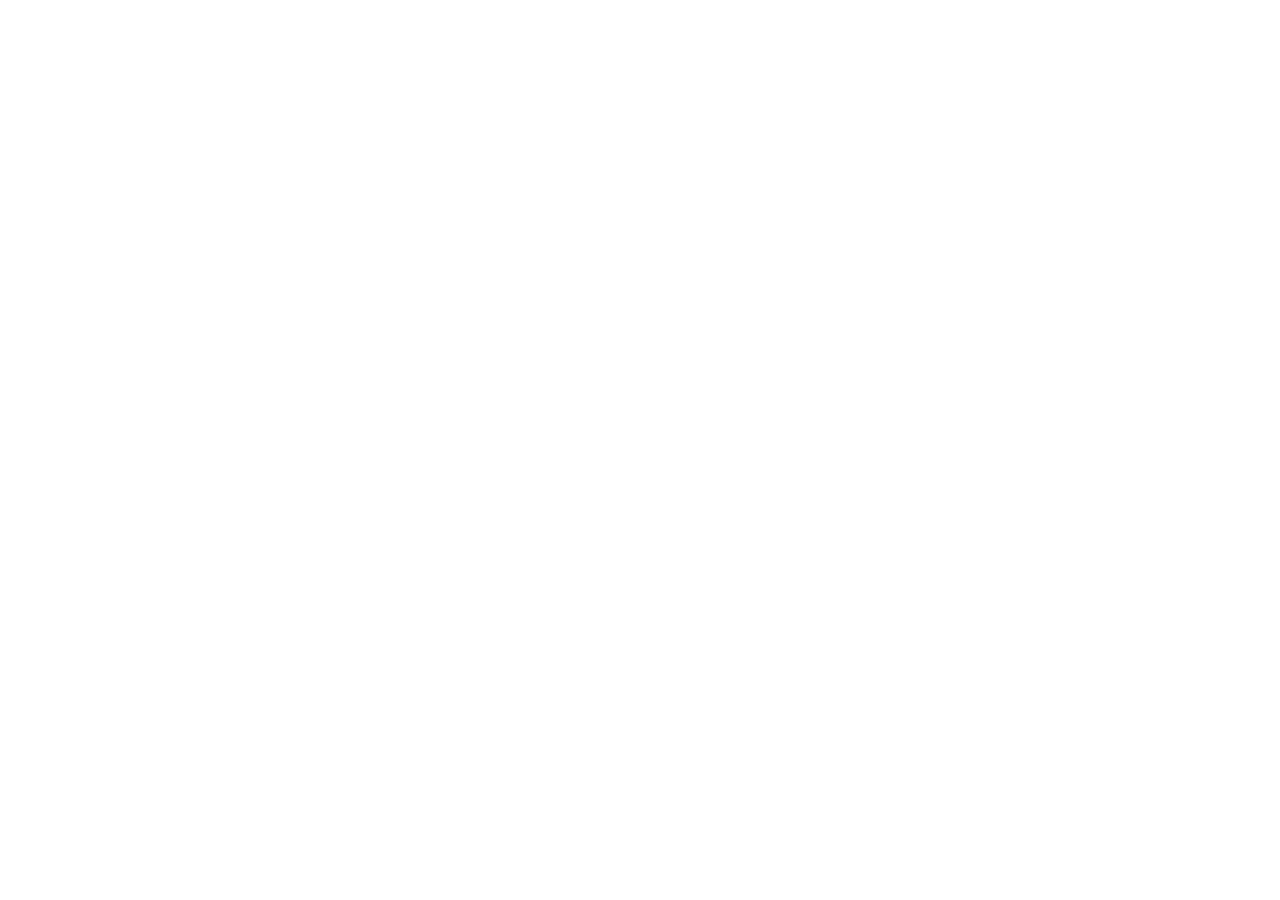
==== commit 648b44ff: "Пути к файлам для подпапки на Pages" ====
--- a/index.html
+++ b/index.html
@@ -11,21 +11,21 @@
         }
       })();
     </script>
-    <link rel="icon" type="image/svg+xml" href="/icon-192.svg" />
-    <link rel="apple-touch-icon" href="/icon-192.svg" />
+    <link rel="icon" type="image/svg+xml" href="/shloka-mirror/icon-192.svg" />
+    <link rel="apple-touch-icon" href="/shloka-mirror/icon-192.svg" />
     <meta name="viewport" content="width=device-width, initial-scale=1.0, maximum-scale=1.0, user-scalable=no, viewport-fit=cover" />
     <meta name="theme-color" content="#faf6f1" media="(prefers-color-scheme: light)" />
     <meta name="theme-color" content="#1a1917" media="(prefers-color-scheme: dark)" />
     <meta name="mobile-web-app-capable" content="yes" />
     <meta name="apple-mobile-web-app-status-bar-style" content="black-translucent" />
     <meta name="apple-mobile-web-app-title" content="Shloka" />
-    <link rel="manifest" href="/manifest.json" />
+    <link rel="manifest" href="/shloka-mirror/manifest.json" />
     <link rel="preconnect" href="https://fonts.googleapis.com">
     <link rel="preconnect" href="https://fonts.gstatic.com" crossorigin>
     <link href="https://fonts.googleapis.com/css2?family=Nunito:wght@300;400;500;600;700&display=swap" rel="stylesheet">
     <title>Shloka</title>
-    <script type="module" crossorigin src="/assets/index-DVHLHyGm.js"></script>
-    <link rel="stylesheet" crossorigin href="/assets/index-CciPIYq9.css">
+    <script type="module" crossorigin src="/shloka-mirror/assets/index-nilsWtj3.js"></script>
+    <link rel="stylesheet" crossorigin href="/shloka-mirror/assets/index-CciPIYq9.css">
   </head>
   <body>
     <div id="root"></div>
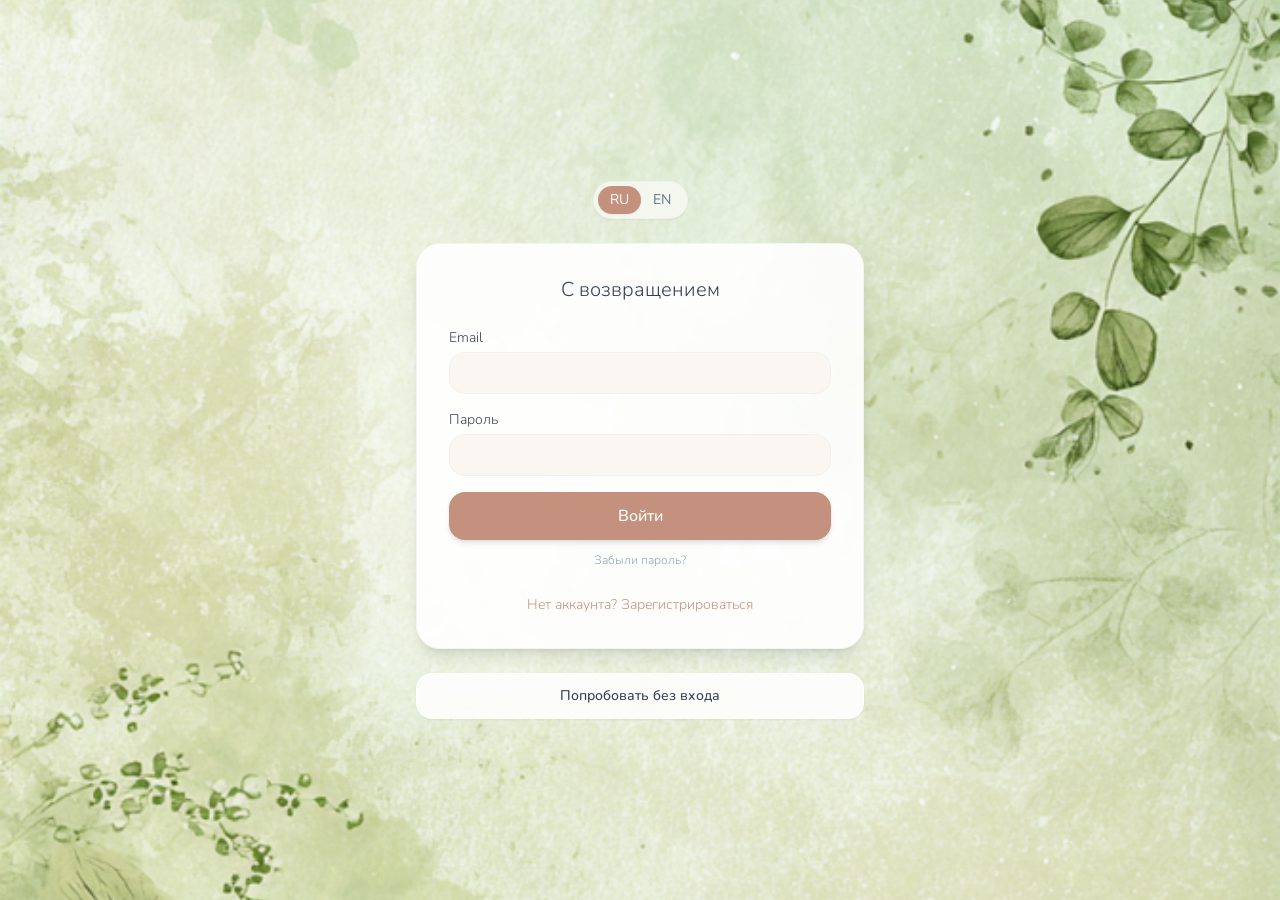
==== commit 04c1397a: "Относительные пути: работает и в подпапке, и на домене" ====
--- a/index.html
+++ b/index.html
@@ -11,21 +11,21 @@
         }
       })();
     </script>
-    <link rel="icon" type="image/svg+xml" href="/shloka-mirror/icon-192.svg" />
-    <link rel="apple-touch-icon" href="/shloka-mirror/icon-192.svg" />
+    <link rel="icon" type="image/svg+xml" href="./icon-192.svg" />
+    <link rel="apple-touch-icon" href="./icon-192.svg" />
     <meta name="viewport" content="width=device-width, initial-scale=1.0, maximum-scale=1.0, user-scalable=no, viewport-fit=cover" />
     <meta name="theme-color" content="#faf6f1" media="(prefers-color-scheme: light)" />
     <meta name="theme-color" content="#1a1917" media="(prefers-color-scheme: dark)" />
     <meta name="mobile-web-app-capable" content="yes" />
     <meta name="apple-mobile-web-app-status-bar-style" content="black-translucent" />
     <meta name="apple-mobile-web-app-title" content="Shloka" />
-    <link rel="manifest" href="/shloka-mirror/manifest.json" />
+    <link rel="manifest" href="./manifest.json" />
     <link rel="preconnect" href="https://fonts.googleapis.com">
     <link rel="preconnect" href="https://fonts.gstatic.com" crossorigin>
     <link href="https://fonts.googleapis.com/css2?family=Nunito:wght@300;400;500;600;700&display=swap" rel="stylesheet">
     <title>Shloka</title>
-    <script type="module" crossorigin src="/shloka-mirror/assets/index-nilsWtj3.js"></script>
-    <link rel="stylesheet" crossorigin href="/shloka-mirror/assets/index-CciPIYq9.css">
+    <script type="module" crossorigin src="./assets/index-C54nWaeS.js"></script>
+    <link rel="stylesheet" crossorigin href="./assets/index-CciPIYq9.css">
   </head>
   <body>
     <div id="root"></div>
--- a/assets/index-CciPIYq9.css
+++ b/assets/index-CciPIYq9.css
@@ -0,0 +1 @@
+*,:before,:after{--tw-border-spacing-x: 0;--tw-border-spacing-y: 0;--tw-translate-x: 0;--tw-translate-y: 0;--tw-rotate: 0;--tw-skew-x: 0;--tw-skew-y: 0;--tw-scale-x: 1;--tw-scale-y: 1;--tw-pan-x: ;--tw-pan-y: ;--tw-pinch-zoom: ;--tw-scroll-snap-strictness: proximity;--tw-gradient-from-position: ;--tw-gradient-via-position: ;--tw-gradient-to-position: ;--tw-ordinal: ;--tw-slashed-zero: ;--tw-numeric-figure: ;--tw-numeric-spacing: ;--tw-numeric-fraction: ;--tw-ring-inset: ;--tw-ring-offset-width: 0px;--tw-ring-offset-color: #fff;--tw-ring-color: rgb(59 130 246 / .5);--tw-ring-offset-shadow: 0 0 #0000;--tw-ring-shadow: 0 0 #0000;--tw-shadow: 0 0 #0000;--tw-shadow-colored: 0 0 #0000;--tw-blur: ;--tw-brightness: ;--tw-contrast: ;--tw-grayscale: ;--tw-hue-rotate: ;--tw-invert: ;--tw-saturate: ;--tw-sepia: ;--tw-drop-shadow: ;--tw-backdrop-blur: ;--tw-backdrop-brightness: ;--tw-backdrop-contrast: ;--tw-backdrop-grayscale: ;--tw-backdrop-hue-rotate: ;--tw-backdrop-invert: ;--tw-backdrop-opacity: ;--tw-backdrop-saturate: ;--tw-backdrop-sepia: ;--tw-contain-size: ;--tw-contain-layout: ;--tw-contain-paint: ;--tw-contain-style: }::backdrop{--tw-border-spacing-x: 0;--tw-border-spacing-y: 0;--tw-translate-x: 0;--tw-translate-y: 0;--tw-rotate: 0;--tw-skew-x: 0;--tw-skew-y: 0;--tw-scale-x: 1;--tw-scale-y: 1;--tw-pan-x: ;--tw-pan-y: ;--tw-pinch-zoom: ;--tw-scroll-snap-strictness: proximity;--tw-gradient-from-position: ;--tw-gradient-via-position: ;--tw-gradient-to-position: ;--tw-ordinal: ;--tw-slashed-zero: ;--tw-numeric-figure: ;--tw-numeric-spacing: ;--tw-numeric-fraction: ;--tw-ring-inset: ;--tw-ring-offset-width: 0px;--tw-ring-offset-color: #fff;--tw-ring-color: rgb(59 130 246 / .5);--tw-ring-offset-shadow: 0 0 #0000;--tw-ring-shadow: 0 0 #0000;--tw-shadow: 0 0 #0000;--tw-shadow-colored: 0 0 #0000;--tw-blur: ;--tw-brightness: ;--tw-contrast: ;--tw-grayscale: ;--tw-hue-rotate: ;--tw-invert: ;--tw-saturate: ;--tw-sepia: ;--tw-drop-shadow: ;--tw-backdrop-blur: ;--tw-backdrop-brightness: ;--tw-backdrop-contrast: ;--tw-backdrop-grayscale: ;--tw-backdrop-hue-rotate: ;--tw-backdrop-invert: ;--tw-backdrop-opacity: ;--tw-backdrop-saturate: ;--tw-backdrop-sepia: ;--tw-contain-size: ;--tw-contain-layout: ;--tw-contain-paint: ;--tw-contain-style: }*,:before,:after{box-sizing:border-box;border-width:0;border-style:solid;border-color:#e5e7eb}:before,:after{--tw-content: ""}html,:host{line-height:1.5;-webkit-text-size-adjust:100%;-moz-tab-size:4;-o-tab-size:4;tab-size:4;font-family:Nunito,system-ui,sans-serif;font-feature-settings:normal;font-variation-settings:normal;-webkit-tap-highlight-color:transparent}body{margin:0;line-height:inherit}hr{height:0;color:inherit;border-top-width:1px}abbr:where([title]){-webkit-text-decoration:underline dotted;text-decoration:underline dotted}h1,h2,h3,h4,h5,h6{font-size:inherit;font-weight:inherit}a{color:inherit;text-decoration:inherit}b,strong{font-weight:bolder}code,kbd,samp,pre{font-family:ui-monospace,SFMono-Regular,Menlo,Monaco,Consolas,Liberation Mono,Courier New,monospace;font-feature-settings:normal;font-variation-settings:normal;font-size:1em}small{font-size:80%}sub,sup{font-size:75%;line-height:0;position:relative;vertical-align:baseline}sub{bottom:-.25em}sup{top:-.5em}table{text-indent:0;border-color:inherit;border-collapse:collapse}button,input,optgroup,select,textarea{font-family:inherit;font-feature-settings:inherit;font-variation-settings:inherit;font-size:100%;font-weight:inherit;line-height:inherit;letter-spacing:inherit;color:inherit;margin:0;padding:0}button,select{text-transform:none}button,input:where([type=button]),input:where([type=reset]),input:where([type=submit]){-webkit-appearance:button;background-color:transparent;background-image:none}:-moz-focusring{outline:auto}:-moz-ui-invalid{box-shadow:none}progress{vertical-align:baseline}::-webkit-inner-spin-button,::-webkit-outer-spin-button{height:auto}[type=search]{-webkit-appearance:textfield;outline-offset:-2px}::-webkit-search-decoration{-webkit-appearance:none}::-webkit-file-upload-button{-webkit-appearance:button;font:inherit}summary{display:list-item}blockquote,dl,dd,h1,h2,h3,h4,h5,h6,hr,figure,p,pre{margin:0}fieldset{margin:0;padding:0}legend{padding:0}ol,ul,menu{list-style:none;margin:0;padding:0}dialog{padding:0}textarea{resize:vertical}input::-moz-placeholder,textarea::-moz-placeholder{opacity:1;color:#9ca3af}input::placeholder,textarea::placeholder{opacity:1;color:#9ca3af}button,[role=button]{cursor:pointer}:disabled{cursor:default}img,svg,video,canvas,audio,iframe,embed,object{display:block;vertical-align:middle}img,video{max-width:100%;height:auto}[hidden]:where(:not([hidden=until-found])){display:none}.sr-only{position:absolute;width:1px;height:1px;padding:0;margin:-1px;overflow:hidden;clip:rect(0,0,0,0);white-space:nowrap;border-width:0}.pointer-events-none{pointer-events:none}.pointer-events-auto{pointer-events:auto}.visible{visibility:visible}.invisible{visibility:hidden}.fixed{position:fixed}.absolute{position:absolute}.relative{position:relative}.inset-0{top:0;right:0;bottom:0;left:0}.inset-y-0{top:0;bottom:0}.-right-0\.5{right:-.125rem}.-right-1\.5{right:-.375rem}.-top-0\.5{top:-.125rem}.-top-1\.5{top:-.375rem}.bottom-0{bottom:0}.bottom-full{bottom:100%}.left-0{left:0}.left-0\.5{left:.125rem}.left-1{left:.25rem}.left-1\/2{left:50%}.left-2{left:.5rem}.left-3{left:.75rem}.right-0{right:0}.right-1{right:.25rem}.right-2{right:.5rem}.right-3{right:.75rem}.top-0{top:0}.top-0\.5{top:.125rem}.top-1\/2{top:50%}.top-2{top:.5rem}.top-4{top:1rem}.top-full{top:100%}.z-10{z-index:10}.z-20{z-index:20}.z-40{z-index:40}.z-50{z-index:50}.z-\[100\]{z-index:100}.z-\[200\]{z-index:200}.z-\[60\]{z-index:60}.z-\[70\]{z-index:70}.order-1{order:1}.order-2{order:2}.-m-1{margin:-.25rem}.m-4{margin:1rem}.mx-3{margin-left:.75rem;margin-right:.75rem}.mx-4{margin-left:1rem;margin-right:1rem}.mx-auto{margin-left:auto;margin-right:auto}.my-1{margin-top:.25rem;margin-bottom:.25rem}.-ml-1{margin-left:-.25rem}.-ml-2{margin-left:-.5rem}.mb-1{margin-bottom:.25rem}.mb-1\.5{margin-bottom:.375rem}.mb-10{margin-bottom:2.5rem}.mb-2{margin-bottom:.5rem}.mb-20{margin-bottom:5rem}.mb-3{margin-bottom:.75rem}.mb-4{margin-bottom:1rem}.mb-6{margin-bottom:1.5rem}.mb-8{margin-bottom:2rem}.ml-0\.5{margin-left:.125rem}.ml-1\.5{margin-left:.375rem}.ml-2{margin-left:.5rem}.ml-6{margin-left:1.5rem}.ml-auto{margin-left:auto}.mr-0\.5{margin-right:.125rem}.mr-1{margin-right:.25rem}.mr-2{margin-right:.5rem}.mr-3{margin-right:.75rem}.mt-0\.5{margin-top:.125rem}.mt-1{margin-top:.25rem}.mt-1\.5{margin-top:.375rem}.mt-2{margin-top:.5rem}.mt-3{margin-top:.75rem}.mt-4{margin-top:1rem}.mt-6{margin-top:1.5rem}.mt-8{margin-top:2rem}.line-clamp-2{overflow:hidden;display:-webkit-box;-webkit-box-orient:vertical;-webkit-line-clamp:2}.line-clamp-3{overflow:hidden;display:-webkit-box;-webkit-box-orient:vertical;-webkit-line-clamp:3}.block{display:block}.inline{display:inline}.flex{display:flex}.inline-flex{display:inline-flex}.table{display:table}.grid{display:grid}.contents{display:contents}.hidden{display:none}.aspect-video{aspect-ratio:16 / 9}.h-0\.5{height:.125rem}.h-1{height:.25rem}.h-1\.5{height:.375rem}.h-10{height:2.5rem}.h-11{height:2.75rem}.h-12{height:3rem}.h-14{height:3.5rem}.h-16{height:4rem}.h-2{height:.5rem}.h-2\.5{height:.625rem}.h-20{height:5rem}.h-3{height:.75rem}.h-4{height:1rem}.h-48{height:12rem}.h-5{height:1.25rem}.h-6{height:1.5rem}.h-7{height:1.75rem}.h-8{height:2rem}.h-9{height:2.25rem}.h-\[3px\]{height:3px}.h-full{height:100%}.max-h-60{max-height:15rem}.max-h-64{max-height:16rem}.max-h-\[30vh\]{max-height:30vh}.max-h-\[35vh\]{max-height:35vh}.max-h-\[40vh\]{max-height:40vh}.max-h-\[85vh\]{max-height:85vh}.max-h-\[90vh\]{max-height:90vh}.max-h-\[92vh\]{max-height:92vh}.max-h-\[95vh\]{max-height:95vh}.min-h-0{min-height:0px}.min-h-\[52px\]{min-height:52px}.min-h-full{min-height:100%}.w-1{width:.25rem}.w-1\.5{width:.375rem}.w-1\/2{width:50%}.w-10{width:2.5rem}.w-11{width:2.75rem}.w-12{width:3rem}.w-16{width:4rem}.w-2{width:.5rem}.w-2\.5{width:.625rem}.w-20{width:5rem}.w-3{width:.75rem}.w-4{width:1rem}.w-40{width:10rem}.w-44{width:11rem}.w-5{width:1.25rem}.w-52{width:13rem}.w-6{width:1.5rem}.w-64{width:16rem}.w-7{width:1.75rem}.w-8{width:2rem}.w-9{width:2.25rem}.w-full{width:100%}.min-w-0{min-width:0px}.max-w-2xl{max-width:42rem}.max-w-4xl{max-width:56rem}.max-w-\[200px\]{max-width:200px}.max-w-\[260px\]{max-width:260px}.max-w-\[85\%\]{max-width:85%}.max-w-lg{max-width:32rem}.max-w-md{max-width:28rem}.max-w-sm{max-width:24rem}.max-w-xs{max-width:20rem}.flex-1{flex:1 1 0%}.flex-shrink-0,.shrink-0{flex-shrink:0}.-translate-x-1\/2{--tw-translate-x: -50%;transform:translate(var(--tw-translate-x),var(--tw-translate-y)) rotate(var(--tw-rotate)) skew(var(--tw-skew-x)) skewY(var(--tw-skew-y)) scaleX(var(--tw-scale-x)) scaleY(var(--tw-scale-y))}.-translate-x-full{--tw-translate-x: -100%;transform:translate(var(--tw-translate-x),var(--tw-translate-y)) rotate(var(--tw-rotate)) skew(var(--tw-skew-x)) skewY(var(--tw-skew-y)) scaleX(var(--tw-scale-x)) scaleY(var(--tw-scale-y))}.-translate-y-1\/2{--tw-translate-y: -50%;transform:translate(var(--tw-translate-x),var(--tw-translate-y)) rotate(var(--tw-rotate)) skew(var(--tw-skew-x)) skewY(var(--tw-skew-y)) scaleX(var(--tw-scale-x)) scaleY(var(--tw-scale-y))}.translate-x-0{--tw-translate-x: 0px;transform:translate(var(--tw-translate-x),var(--tw-translate-y)) rotate(var(--tw-rotate)) skew(var(--tw-skew-x)) skewY(var(--tw-skew-y)) scaleX(var(--tw-scale-x)) scaleY(var(--tw-scale-y))}.translate-x-5{--tw-translate-x: 1.25rem;transform:translate(var(--tw-translate-x),var(--tw-translate-y)) rotate(var(--tw-rotate)) skew(var(--tw-skew-x)) skewY(var(--tw-skew-y)) scaleX(var(--tw-scale-x)) scaleY(var(--tw-scale-y))}.rotate-45{--tw-rotate: 45deg;transform:translate(var(--tw-translate-x),var(--tw-translate-y)) rotate(var(--tw-rotate)) skew(var(--tw-skew-x)) skewY(var(--tw-skew-y)) scaleX(var(--tw-scale-x)) scaleY(var(--tw-scale-y))}.transform{transform:translate(var(--tw-translate-x),var(--tw-translate-y)) rotate(var(--tw-rotate)) skew(var(--tw-skew-x)) skewY(var(--tw-skew-y)) scaleX(var(--tw-scale-x)) scaleY(var(--tw-scale-y))}@keyframes pulse{50%{opacity:.5}}.animate-pulse{animation:pulse 2s cubic-bezier(.4,0,.6,1) infinite}@keyframes spin{to{transform:rotate(360deg)}}.animate-spin{animation:spin 1s linear infinite}.cursor-pointer{cursor:pointer}.select-none{-webkit-user-select:none;-moz-user-select:none;user-select:none}.resize-none{resize:none}.resize{resize:both}.grid-cols-1{grid-template-columns:repeat(1,minmax(0,1fr))}.flex-col{flex-direction:column}.flex-wrap{flex-wrap:wrap}.items-start{align-items:flex-start}.items-end{align-items:flex-end}.items-center{align-items:center}.justify-start{justify-content:flex-start}.justify-end{justify-content:flex-end}.justify-center{justify-content:center}.justify-between{justify-content:space-between}.gap-0\.5{gap:.125rem}.gap-1{gap:.25rem}.gap-1\.5{gap:.375rem}.gap-2{gap:.5rem}.gap-2\.5{gap:.625rem}.gap-3{gap:.75rem}.gap-4{gap:1rem}.gap-5{gap:1.25rem}.gap-6{gap:1.5rem}.gap-8{gap:2rem}.gap-x-2\.5{-moz-column-gap:.625rem;column-gap:.625rem}.gap-x-3{-moz-column-gap:.75rem;column-gap:.75rem}.gap-x-5{-moz-column-gap:1.25rem;column-gap:1.25rem}.gap-y-2{row-gap:.5rem}.gap-y-3{row-gap:.75rem}.gap-y-4{row-gap:1rem}.gap-y-5{row-gap:1.25rem}.gap-y-6{row-gap:1.5rem}.space-x-1\.5>:not([hidden])~:not([hidden]){--tw-space-x-reverse: 0;margin-right:calc(.375rem * var(--tw-space-x-reverse));margin-left:calc(.375rem * calc(1 - var(--tw-space-x-reverse)))}.space-x-2>:not([hidden])~:not([hidden]){--tw-space-x-reverse: 0;margin-right:calc(.5rem * var(--tw-space-x-reverse));margin-left:calc(.5rem * calc(1 - var(--tw-space-x-reverse)))}.space-x-2\.5>:not([hidden])~:not([hidden]){--tw-space-x-reverse: 0;margin-right:calc(.625rem * var(--tw-space-x-reverse));margin-left:calc(.625rem * calc(1 - var(--tw-space-x-reverse)))}.space-x-3>:not([hidden])~:not([hidden]){--tw-space-x-reverse: 0;margin-right:calc(.75rem * var(--tw-space-x-reverse));margin-left:calc(.75rem * calc(1 - var(--tw-space-x-reverse)))}.space-y-0\.5>:not([hidden])~:not([hidden]){--tw-space-y-reverse: 0;margin-top:calc(.125rem * calc(1 - var(--tw-space-y-reverse)));margin-bottom:calc(.125rem * var(--tw-space-y-reverse))}.space-y-1>:not([hidden])~:not([hidden]){--tw-space-y-reverse: 0;margin-top:calc(.25rem * calc(1 - var(--tw-space-y-reverse)));margin-bottom:calc(.25rem * var(--tw-space-y-reverse))}.space-y-2>:not([hidden])~:not([hidden]){--tw-space-y-reverse: 0;margin-top:calc(.5rem * calc(1 - var(--tw-space-y-reverse)));margin-bottom:calc(.5rem * var(--tw-space-y-reverse))}.space-y-3>:not([hidden])~:not([hidden]){--tw-space-y-reverse: 0;margin-top:calc(.75rem * calc(1 - var(--tw-space-y-reverse)));margin-bottom:calc(.75rem * var(--tw-space-y-reverse))}.space-y-4>:not([hidden])~:not([hidden]){--tw-space-y-reverse: 0;margin-top:calc(1rem * calc(1 - var(--tw-space-y-reverse)));margin-bottom:calc(1rem * var(--tw-space-y-reverse))}.space-y-5>:not([hidden])~:not([hidden]){--tw-space-y-reverse: 0;margin-top:calc(1.25rem * calc(1 - var(--tw-space-y-reverse)));margin-bottom:calc(1.25rem * var(--tw-space-y-reverse))}.space-y-6>:not([hidden])~:not([hidden]){--tw-space-y-reverse: 0;margin-top:calc(1.5rem * calc(1 - var(--tw-space-y-reverse)));margin-bottom:calc(1.5rem * var(--tw-space-y-reverse))}.overflow-auto{overflow:auto}.overflow-hidden{overflow:hidden}.overflow-x-auto{overflow-x:auto}.overflow-y-auto{overflow-y:auto}.truncate{overflow:hidden;text-overflow:ellipsis;white-space:nowrap}.whitespace-normal{white-space:normal}.whitespace-nowrap{white-space:nowrap}.whitespace-pre-line{white-space:pre-line}.whitespace-pre-wrap{white-space:pre-wrap}.break-words{overflow-wrap:break-word}.break-all{word-break:break-all}.rounded{border-radius:.25rem}.rounded-2xl{border-radius:1rem}.rounded-3xl{border-radius:1.5rem}.rounded-full{border-radius:9999px}.rounded-lg{border-radius:.5rem}.rounded-md{border-radius:.375rem}.rounded-xl{border-radius:.75rem}.rounded-r-full{border-top-right-radius:9999px;border-bottom-right-radius:9999px}.rounded-t-3xl{border-top-left-radius:1.5rem;border-top-right-radius:1.5rem}.rounded-bl-md{border-bottom-left-radius:.375rem}.rounded-br-md{border-bottom-right-radius:.375rem}.border{border-width:1px}.border-0{border-width:0px}.border-2{border-width:2px}.border-b{border-bottom-width:1px}.border-b-2{border-bottom-width:2px}.border-l{border-left-width:1px}.border-r{border-right-width:1px}.border-t{border-top-width:1px}.border-t-2{border-top-width:2px}.border-dashed{border-style:dashed}.border-amber-200{--tw-border-opacity: 1;border-color:rgb(253 230 138 / var(--tw-border-opacity, 1))}.border-current{border-color:currentColor}.border-emerald-500\/60{border-color:#10b98199}.border-gray-100{--tw-border-opacity: 1;border-color:rgb(243 244 246 / var(--tw-border-opacity, 1))}.border-gray-200{--tw-border-opacity: 1;border-color:rgb(229 231 235 / var(--tw-border-opacity, 1))}.border-gray-300{--tw-border-opacity: 1;border-color:rgb(209 213 219 / var(--tw-border-opacity, 1))}.border-green-200{--tw-border-opacity: 1;border-color:rgb(187 247 208 / var(--tw-border-opacity, 1))}.border-night-accent{--tw-border-opacity: 1;border-color:rgb(196 168 120 / var(--tw-border-opacity, 1))}.border-night-accent\/30{border-color:#c4a8784d}.border-night-bg{--tw-border-opacity: 1;border-color:rgb(26 25 24 / var(--tw-border-opacity, 1))}.border-purple-200{--tw-border-opacity: 1;border-color:rgb(233 213 255 / var(--tw-border-opacity, 1))}.border-red-100{--tw-border-opacity: 1;border-color:rgb(254 226 226 / var(--tw-border-opacity, 1))}.border-red-200{--tw-border-opacity: 1;border-color:rgb(254 202 202 / var(--tw-border-opacity, 1))}.border-red-400{--tw-border-opacity: 1;border-color:rgb(248 113 113 / var(--tw-border-opacity, 1))}.border-red-400\/60{border-color:#f8717199}.border-red-500\/60{border-color:#ef444499}.border-sattva-btn-rose{--tw-border-opacity: 1;border-color:rgb(196 145 126 / var(--tw-border-opacity, 1))}.border-sattva-sage\/20{border-color:#c8dbc833}.border-sattva-sage\/30{border-color:#c8dbc84d}.border-sattva-sage\/50{border-color:#c8dbc880}.border-sattva-sand\/15{border-color:#e8ddd026}.border-sattva-sand\/20{border-color:#e8ddd033}.border-sattva-sand\/30{border-color:#e8ddd04d}.border-sattva-sand\/40{border-color:#e8ddd066}.border-transparent{border-color:transparent}.border-white{--tw-border-opacity: 1;border-color:rgb(255 255 255 / var(--tw-border-opacity, 1))}.border-white\/10{border-color:#ffffff1a}.border-white\/20{border-color:#fff3}.border-white\/5{border-color:#ffffff0d}.border-white\/60{border-color:#fff9}.border-yellow-200{--tw-border-opacity: 1;border-color:rgb(254 240 138 / var(--tw-border-opacity, 1))}.border-t-transparent{border-top-color:transparent}.bg-amber-400{--tw-bg-opacity: 1;background-color:rgb(251 191 36 / var(--tw-bg-opacity, 1))}.bg-amber-50{--tw-bg-opacity: 1;background-color:rgb(255 251 235 / var(--tw-bg-opacity, 1))}.bg-black\/10{background-color:#0000001a}.bg-black\/30{background-color:#0000004d}.bg-black\/40{background-color:#0006}.bg-black\/5{background-color:#0000000d}.bg-black\/50{background-color:#00000080}.bg-black\/60{background-color:#0009}.bg-black\/65{background-color:#000000a6}.bg-blue-50{--tw-bg-opacity: 1;background-color:rgb(239 246 255 / var(--tw-bg-opacity, 1))}.bg-current{background-color:currentColor}.bg-emerald-100{--tw-bg-opacity: 1;background-color:rgb(209 250 229 / var(--tw-bg-opacity, 1))}.bg-emerald-400{--tw-bg-opacity: 1;background-color:rgb(52 211 153 / var(--tw-bg-opacity, 1))}.bg-emerald-50{--tw-bg-opacity: 1;background-color:rgb(236 253 245 / var(--tw-bg-opacity, 1))}.bg-emerald-500{--tw-bg-opacity: 1;background-color:rgb(16 185 129 / var(--tw-bg-opacity, 1))}.bg-emerald-500\/10{background-color:#10b9811a}.bg-emerald-500\/15{background-color:#10b98126}.bg-gray-100{--tw-bg-opacity: 1;background-color:rgb(243 244 246 / var(--tw-bg-opacity, 1))}.bg-gray-200\/60{background-color:#e5e7eb99}.bg-gray-300{--tw-bg-opacity: 1;background-color:rgb(209 213 219 / var(--tw-bg-opacity, 1))}.bg-gray-400{--tw-bg-opacity: 1;background-color:rgb(156 163 175 / var(--tw-bg-opacity, 1))}.bg-gray-50{--tw-bg-opacity: 1;background-color:rgb(249 250 251 / var(--tw-bg-opacity, 1))}.bg-gray-50\/50{background-color:#f9fafb80}.bg-green-100{--tw-bg-opacity: 1;background-color:rgb(220 252 231 / var(--tw-bg-opacity, 1))}.bg-green-400{--tw-bg-opacity: 1;background-color:rgb(74 222 128 / var(--tw-bg-opacity, 1))}.bg-green-50{--tw-bg-opacity: 1;background-color:rgb(240 253 244 / var(--tw-bg-opacity, 1))}.bg-green-50\/95{background-color:#f0fdf4f2}.bg-green-500{--tw-bg-opacity: 1;background-color:rgb(34 197 94 / var(--tw-bg-opacity, 1))}.bg-night-accent{--tw-bg-opacity: 1;background-color:rgb(196 168 120 / var(--tw-bg-opacity, 1))}.bg-night-accent-soft\/30{background-color:#3e3a324d}.bg-night-accent-soft\/50{background-color:#3e3a3280}.bg-night-accent\/15{background-color:#c4a87826}.bg-night-accent\/20{background-color:#c4a87833}.bg-night-accent\/40{background-color:#c4a87866}.bg-night-accent\/60{background-color:#c4a87899}.bg-night-bg{--tw-bg-opacity: 1;background-color:rgb(26 25 24 / var(--tw-bg-opacity, 1))}.bg-night-btn{--tw-bg-opacity: 1;background-color:rgb(138 120 96 / var(--tw-bg-opacity, 1))}.bg-night-btn-soft\/40{background-color:#37322966}.bg-night-btn\/20{background-color:#8a786033}.bg-night-card{--tw-bg-opacity: 1;background-color:rgb(35 34 32 / var(--tw-bg-opacity, 1))}.bg-night-card\/95{background-color:#232220f2}.bg-purple-50{--tw-bg-opacity: 1;background-color:rgb(250 245 255 / var(--tw-bg-opacity, 1))}.bg-red-100{--tw-bg-opacity: 1;background-color:rgb(254 226 226 / var(--tw-bg-opacity, 1))}.bg-red-400{--tw-bg-opacity: 1;background-color:rgb(248 113 113 / var(--tw-bg-opacity, 1))}.bg-red-50{--tw-bg-opacity: 1;background-color:rgb(254 242 242 / var(--tw-bg-opacity, 1))}.bg-red-50\/50{background-color:#fef2f280}.bg-red-50\/95{background-color:#fef2f2f2}.bg-red-500{--tw-bg-opacity: 1;background-color:rgb(239 68 68 / var(--tw-bg-opacity, 1))}.bg-red-500\/10{background-color:#ef44441a}.bg-red-500\/15{background-color:#ef444426}.bg-sattva-blush\/20{background-color:#e8dcd433}.bg-sattva-blush\/30{background-color:#e8dcd44d}.bg-sattva-btn-rose{--tw-bg-opacity: 1;background-color:rgb(196 145 126 / var(--tw-bg-opacity, 1))}.bg-sattva-btn-rose\/10{background-color:#c4917e1a}.bg-sattva-btn-rose\/15{background-color:#c4917e26}.bg-sattva-btn-rose\/30{background-color:#c4917e4d}.bg-sattva-btn-rose\/40{background-color:#c4917e66}.bg-sattva-cream{--tw-bg-opacity: 1;background-color:rgb(250 247 242 / var(--tw-bg-opacity, 1))}.bg-sattva-cream\/50{background-color:#faf7f280}.bg-sattva-cream\/95{background-color:#faf7f2f2}.bg-sattva-gold\/30{background-color:#d4c4a04d}.bg-sattva-sage\/10{background-color:#c8dbc81a}.bg-sattva-sage\/20{background-color:#c8dbc833}.bg-sattva-sage\/30{background-color:#c8dbc84d}.bg-sattva-sage\/40{background-color:#c8dbc866}.bg-sattva-sand\/10{background-color:#e8ddd01a}.bg-sattva-sand\/15{background-color:#e8ddd026}.bg-sattva-sand\/20{background-color:#e8ddd033}.bg-sattva-sand\/30{background-color:#e8ddd04d}.bg-sattva-sand\/40{background-color:#e8ddd066}.bg-slate-200{--tw-bg-opacity: 1;background-color:rgb(226 232 240 / var(--tw-bg-opacity, 1))}.bg-slate-400{--tw-bg-opacity: 1;background-color:rgb(148 163 184 / var(--tw-bg-opacity, 1))}.bg-slate-700{--tw-bg-opacity: 1;background-color:rgb(51 65 85 / var(--tw-bg-opacity, 1))}.bg-slate-800{--tw-bg-opacity: 1;background-color:rgb(30 41 59 / var(--tw-bg-opacity, 1))}.bg-transparent{background-color:transparent}.bg-white{--tw-bg-opacity: 1;background-color:rgb(255 255 255 / var(--tw-bg-opacity, 1))}.bg-white\/10{background-color:#ffffff1a}.bg-white\/15{background-color:#ffffff26}.bg-white\/20{background-color:#fff3}.bg-white\/5{background-color:#ffffff0d}.bg-white\/60{background-color:#fff9}.bg-white\/85{background-color:#ffffffd9}.bg-white\/90{background-color:#ffffffe6}.bg-white\/95{background-color:#fffffff2}.bg-white\/\[0\.02\]{background-color:#ffffff05}.bg-white\/\[0\.03\]{background-color:#ffffff08}.bg-yellow-100{--tw-bg-opacity: 1;background-color:rgb(254 249 195 / var(--tw-bg-opacity, 1))}.bg-yellow-400{--tw-bg-opacity: 1;background-color:rgb(250 204 21 / var(--tw-bg-opacity, 1))}.bg-yellow-50{--tw-bg-opacity: 1;background-color:rgb(254 252 232 / var(--tw-bg-opacity, 1))}.bg-yellow-500\/15{background-color:#eab30826}.bg-sattva-gradient{background-image:linear-gradient(160deg,#f2e8dc,#e8dcd0 40%,#ddd0c4)}.object-cover{-o-object-fit:cover;object-fit:cover}.p-0\.5{padding:.125rem}.p-1{padding:.25rem}.p-1\.5{padding:.375rem}.p-2{padding:.5rem}.p-2\.5{padding:.625rem}.p-3{padding:.75rem}.p-4{padding:1rem}.p-5{padding:1.25rem}.p-6{padding:1.5rem}.p-8{padding:2rem}.px-1{padding-left:.25rem;padding-right:.25rem}.px-1\.5{padding-left:.375rem;padding-right:.375rem}.px-2{padding-left:.5rem;padding-right:.5rem}.px-2\.5{padding-left:.625rem;padding-right:.625rem}.px-3{padding-left:.75rem;padding-right:.75rem}.px-4{padding-left:1rem;padding-right:1rem}.px-5{padding-left:1.25rem;padding-right:1.25rem}.px-6{padding-left:1.5rem;padding-right:1.5rem}.px-8{padding-left:2rem;padding-right:2rem}.py-0\.5{padding-top:.125rem;padding-bottom:.125rem}.py-1{padding-top:.25rem;padding-bottom:.25rem}.py-1\.5{padding-top:.375rem;padding-bottom:.375rem}.py-10{padding-top:2.5rem;padding-bottom:2.5rem}.py-12{padding-top:3rem;padding-bottom:3rem}.py-16{padding-top:4rem;padding-bottom:4rem}.py-2{padding-top:.5rem;padding-bottom:.5rem}.py-2\.5{padding-top:.625rem;padding-bottom:.625rem}.py-20{padding-top:5rem;padding-bottom:5rem}.py-3{padding-top:.75rem;padding-bottom:.75rem}.py-3\.5{padding-top:.875rem;padding-bottom:.875rem}.py-4{padding-top:1rem;padding-bottom:1rem}.pb-1{padding-bottom:.25rem}.pb-16{padding-bottom:4rem}.pb-2{padding-bottom:.5rem}.pb-4{padding-bottom:1rem}.pb-5{padding-bottom:1.25rem}.pb-6{padding-bottom:1.5rem}.pl-2{padding-left:.5rem}.pr-12{padding-right:3rem}.pt-12{padding-top:3rem}.pt-14{padding-top:3.5rem}.pt-2{padding-top:.5rem}.pt-3{padding-top:.75rem}.pt-4{padding-top:1rem}.pt-6{padding-top:1.5rem}.pt-\[env\(safe-area-inset-top\)\]{padding-top:env(safe-area-inset-top)}.text-left{text-align:left}.text-center{text-align:center}.font-mono{font-family:ui-monospace,SFMono-Regular,Menlo,Monaco,Consolas,Liberation Mono,Courier New,monospace}.font-sanskrit{font-family:Georgia,Cambria,Times New Roman,serif}.text-2xl{font-size:1.5rem;line-height:2rem}.text-3xl{font-size:1.875rem;line-height:2.25rem}.text-\[10px\]{font-size:10px}.text-\[11px\]{font-size:11px}.text-base{font-size:1rem;line-height:1.5rem}.text-lg{font-size:1.125rem;line-height:1.75rem}.text-sm{font-size:.875rem;line-height:1.25rem}.text-xl{font-size:1.25rem;line-height:1.75rem}.text-xs{font-size:.75rem;line-height:1rem}.font-bold{font-weight:700}.font-light{font-weight:300}.font-medium{font-weight:500}.font-normal{font-weight:400}.font-semibold{font-weight:600}.uppercase{text-transform:uppercase}.lowercase{text-transform:lowercase}.italic{font-style:italic}.tabular-nums{--tw-numeric-spacing: tabular-nums;font-variant-numeric:var(--tw-ordinal) var(--tw-slashed-zero) var(--tw-numeric-figure) var(--tw-numeric-spacing) var(--tw-numeric-fraction)}.leading-none{line-height:1}.leading-relaxed{line-height:1.625}.leading-snug{line-height:1.375}.leading-tight{line-height:1.25}.tracking-wide{letter-spacing:.025em}.tracking-wider{letter-spacing:.05em}.text-\[\#c8b48a\]{--tw-text-opacity: 1;color:rgb(200 180 138 / var(--tw-text-opacity, 1))}.text-amber-400{--tw-text-opacity: 1;color:rgb(251 191 36 / var(--tw-text-opacity, 1))}.text-amber-600{--tw-text-opacity: 1;color:rgb(217 119 6 / var(--tw-text-opacity, 1))}.text-amber-700{--tw-text-opacity: 1;color:rgb(180 83 9 / var(--tw-text-opacity, 1))}.text-amber-800\/80{color:#92400ecc}.text-amber-800\/90{color:#92400ee6}.text-blue-600{--tw-text-opacity: 1;color:rgb(37 99 235 / var(--tw-text-opacity, 1))}.text-emerald-400{--tw-text-opacity: 1;color:rgb(52 211 153 / var(--tw-text-opacity, 1))}.text-emerald-500{--tw-text-opacity: 1;color:rgb(16 185 129 / var(--tw-text-opacity, 1))}.text-gray-100{--tw-text-opacity: 1;color:rgb(243 244 246 / var(--tw-text-opacity, 1))}.text-gray-200{--tw-text-opacity: 1;color:rgb(229 231 235 / var(--tw-text-opacity, 1))}.text-gray-300{--tw-text-opacity: 1;color:rgb(209 213 219 / var(--tw-text-opacity, 1))}.text-gray-400{--tw-text-opacity: 1;color:rgb(156 163 175 / var(--tw-text-opacity, 1))}.text-gray-500{--tw-text-opacity: 1;color:rgb(107 114 128 / var(--tw-text-opacity, 1))}.text-gray-600{--tw-text-opacity: 1;color:rgb(75 85 99 / var(--tw-text-opacity, 1))}.text-gray-700{--tw-text-opacity: 1;color:rgb(55 65 81 / var(--tw-text-opacity, 1))}.text-green-500{--tw-text-opacity: 1;color:rgb(34 197 94 / var(--tw-text-opacity, 1))}.text-green-600{--tw-text-opacity: 1;color:rgb(22 163 74 / var(--tw-text-opacity, 1))}.text-green-700{--tw-text-opacity: 1;color:rgb(21 128 61 / var(--tw-text-opacity, 1))}.text-night-accent{--tw-text-opacity: 1;color:rgb(196 168 120 / var(--tw-text-opacity, 1))}.text-night-text{--tw-text-opacity: 1;color:rgb(224 216 208 / var(--tw-text-opacity, 1))}.text-purple-500{--tw-text-opacity: 1;color:rgb(168 85 247 / var(--tw-text-opacity, 1))}.text-purple-600{--tw-text-opacity: 1;color:rgb(147 51 234 / var(--tw-text-opacity, 1))}.text-purple-700{--tw-text-opacity: 1;color:rgb(126 34 206 / var(--tw-text-opacity, 1))}.text-red-400{--tw-text-opacity: 1;color:rgb(248 113 113 / var(--tw-text-opacity, 1))}.text-red-500{--tw-text-opacity: 1;color:rgb(239 68 68 / var(--tw-text-opacity, 1))}.text-red-600{--tw-text-opacity: 1;color:rgb(220 38 38 / var(--tw-text-opacity, 1))}.text-red-600\/90{color:#dc2626e6}.text-red-700{--tw-text-opacity: 1;color:rgb(185 28 28 / var(--tw-text-opacity, 1))}.text-sattva-btn-rose{--tw-text-opacity: 1;color:rgb(196 145 126 / var(--tw-text-opacity, 1))}.text-sattva-gold{--tw-text-opacity: 1;color:rgb(212 196 160 / var(--tw-text-opacity, 1))}.text-sattva-rose{--tw-text-opacity: 1;color:rgb(232 213 204 / var(--tw-text-opacity, 1))}.text-sattva-sage{--tw-text-opacity: 1;color:rgb(200 219 200 / var(--tw-text-opacity, 1))}.text-sattva-sage-dark{--tw-text-opacity: 1;color:rgb(109 168 109 / var(--tw-text-opacity, 1))}.text-slate-100{--tw-text-opacity: 1;color:rgb(241 245 249 / var(--tw-text-opacity, 1))}.text-slate-300{--tw-text-opacity: 1;color:rgb(203 213 225 / var(--tw-text-opacity, 1))}.text-slate-400{--tw-text-opacity: 1;color:rgb(148 163 184 / var(--tw-text-opacity, 1))}.text-slate-500{--tw-text-opacity: 1;color:rgb(100 116 139 / var(--tw-text-opacity, 1))}.text-slate-600{--tw-text-opacity: 1;color:rgb(71 85 105 / var(--tw-text-opacity, 1))}.text-slate-700{--tw-text-opacity: 1;color:rgb(51 65 85 / var(--tw-text-opacity, 1))}.text-slate-800{--tw-text-opacity: 1;color:rgb(30 41 59 / var(--tw-text-opacity, 1))}.text-slate-900{--tw-text-opacity: 1;color:rgb(15 23 42 / var(--tw-text-opacity, 1))}.text-white{--tw-text-opacity: 1;color:rgb(255 255 255 / var(--tw-text-opacity, 1))}.text-yellow-400{--tw-text-opacity: 1;color:rgb(250 204 21 / var(--tw-text-opacity, 1))}.text-yellow-500{--tw-text-opacity: 1;color:rgb(234 179 8 / var(--tw-text-opacity, 1))}.text-yellow-700{--tw-text-opacity: 1;color:rgb(161 98 7 / var(--tw-text-opacity, 1))}.underline{text-decoration-line:underline}.decoration-dotted{text-decoration-style:dotted}.underline-offset-2{text-underline-offset:2px}.placeholder-gray-400::-moz-placeholder{--tw-placeholder-opacity: 1;color:rgb(156 163 175 / var(--tw-placeholder-opacity, 1))}.placeholder-gray-400::placeholder{--tw-placeholder-opacity: 1;color:rgb(156 163 175 / var(--tw-placeholder-opacity, 1))}.placeholder-gray-500::-moz-placeholder{--tw-placeholder-opacity: 1;color:rgb(107 114 128 / var(--tw-placeholder-opacity, 1))}.placeholder-gray-500::placeholder{--tw-placeholder-opacity: 1;color:rgb(107 114 128 / var(--tw-placeholder-opacity, 1))}.placeholder-gray-600::-moz-placeholder{--tw-placeholder-opacity: 1;color:rgb(75 85 99 / var(--tw-placeholder-opacity, 1))}.placeholder-gray-600::placeholder{--tw-placeholder-opacity: 1;color:rgb(75 85 99 / var(--tw-placeholder-opacity, 1))}.placeholder-slate-400::-moz-placeholder{--tw-placeholder-opacity: 1;color:rgb(148 163 184 / var(--tw-placeholder-opacity, 1))}.placeholder-slate-400::placeholder{--tw-placeholder-opacity: 1;color:rgb(148 163 184 / var(--tw-placeholder-opacity, 1))}.accent-sattva-btn-rose{accent-color:#c4917e}.opacity-0{opacity:0}.opacity-20{opacity:.2}.opacity-30{opacity:.3}.opacity-40{opacity:.4}.opacity-50{opacity:.5}.opacity-60{opacity:.6}.opacity-70{opacity:.7}.opacity-\[0\.08\]{opacity:.08}.shadow{--tw-shadow: 0 1px 3px 0 rgb(0 0 0 / .1), 0 1px 2px -1px rgb(0 0 0 / .1);--tw-shadow-colored: 0 1px 3px 0 var(--tw-shadow-color), 0 1px 2px -1px var(--tw-shadow-color);box-shadow:var(--tw-ring-offset-shadow, 0 0 #0000),var(--tw-ring-shadow, 0 0 #0000),var(--tw-shadow)}.shadow-2xl{--tw-shadow: 0 25px 50px -12px rgb(0 0 0 / .25);--tw-shadow-colored: 0 25px 50px -12px var(--tw-shadow-color);box-shadow:var(--tw-ring-offset-shadow, 0 0 #0000),var(--tw-ring-shadow, 0 0 #0000),var(--tw-shadow)}.shadow-\[0_-2px_16px_rgba\(0\,0\,0\,0\.04\)\]{--tw-shadow: 0 -2px 16px rgba(0,0,0,.04);--tw-shadow-colored: 0 -2px 16px var(--tw-shadow-color);box-shadow:var(--tw-ring-offset-shadow, 0 0 #0000),var(--tw-ring-shadow, 0 0 #0000),var(--tw-shadow)}.shadow-card{--tw-shadow: 0 1px 3px rgba(0,0,0,.04), 0 4px 12px rgba(0,0,0,.03);--tw-shadow-colored: 0 1px 3px var(--tw-shadow-color), 0 4px 12px var(--tw-shadow-color);box-shadow:var(--tw-ring-offset-shadow, 0 0 #0000),var(--tw-ring-shadow, 0 0 #0000),var(--tw-shadow)}.shadow-glow-night{--tw-shadow: 0 0 20px rgba(196,168,120,.1);--tw-shadow-colored: 0 0 20px var(--tw-shadow-color);box-shadow:var(--tw-ring-offset-shadow, 0 0 #0000),var(--tw-ring-shadow, 0 0 #0000),var(--tw-shadow)}.shadow-glow-rose{--tw-shadow: 0 0 20px rgba(196,145,126,.15);--tw-shadow-colored: 0 0 20px var(--tw-shadow-color);box-shadow:var(--tw-ring-offset-shadow, 0 0 #0000),var(--tw-ring-shadow, 0 0 #0000),var(--tw-shadow)}.shadow-lg{--tw-shadow: 0 10px 15px -3px rgb(0 0 0 / .1), 0 4px 6px -4px rgb(0 0 0 / .1);--tw-shadow-colored: 0 10px 15px -3px var(--tw-shadow-color), 0 4px 6px -4px var(--tw-shadow-color);box-shadow:var(--tw-ring-offset-shadow, 0 0 #0000),var(--tw-ring-shadow, 0 0 #0000),var(--tw-shadow)}.shadow-md{--tw-shadow: 0 4px 6px -1px rgb(0 0 0 / .1), 0 2px 4px -2px rgb(0 0 0 / .1);--tw-shadow-colored: 0 4px 6px -1px var(--tw-shadow-color), 0 2px 4px -2px var(--tw-shadow-color);box-shadow:var(--tw-ring-offset-shadow, 0 0 #0000),var(--tw-ring-shadow, 0 0 #0000),var(--tw-shadow)}.shadow-none{--tw-shadow: 0 0 #0000;--tw-shadow-colored: 0 0 #0000;box-shadow:var(--tw-ring-offset-shadow, 0 0 #0000),var(--tw-ring-shadow, 0 0 #0000),var(--tw-shadow)}.shadow-sm{--tw-shadow: 0 1px 2px 0 rgb(0 0 0 / .05);--tw-shadow-colored: 0 1px 2px 0 var(--tw-shadow-color);box-shadow:var(--tw-ring-offset-shadow, 0 0 #0000),var(--tw-ring-shadow, 0 0 #0000),var(--tw-shadow)}.shadow-xl{--tw-shadow: 0 20px 25px -5px rgb(0 0 0 / .1), 0 8px 10px -6px rgb(0 0 0 / .1);--tw-shadow-colored: 0 20px 25px -5px var(--tw-shadow-color), 0 8px 10px -6px var(--tw-shadow-color);box-shadow:var(--tw-ring-offset-shadow, 0 0 #0000),var(--tw-ring-shadow, 0 0 #0000),var(--tw-shadow)}.outline-none{outline:2px solid transparent;outline-offset:2px}.filter{filter:var(--tw-blur) var(--tw-brightness) var(--tw-contrast) var(--tw-grayscale) var(--tw-hue-rotate) var(--tw-invert) var(--tw-saturate) var(--tw-sepia) var(--tw-drop-shadow)}.backdrop-blur-md{--tw-backdrop-blur: blur(12px);-webkit-backdrop-filter:var(--tw-backdrop-blur) var(--tw-backdrop-brightness) var(--tw-backdrop-contrast) var(--tw-backdrop-grayscale) var(--tw-backdrop-hue-rotate) var(--tw-backdrop-invert) var(--tw-backdrop-opacity) var(--tw-backdrop-saturate) var(--tw-backdrop-sepia);backdrop-filter:var(--tw-backdrop-blur) var(--tw-backdrop-brightness) var(--tw-backdrop-contrast) var(--tw-backdrop-grayscale) var(--tw-backdrop-hue-rotate) var(--tw-backdrop-invert) var(--tw-backdrop-opacity) var(--tw-backdrop-saturate) var(--tw-backdrop-sepia)}.backdrop-blur-sm{--tw-backdrop-blur: blur(4px);-webkit-backdrop-filter:var(--tw-backdrop-blur) var(--tw-backdrop-brightness) var(--tw-backdrop-contrast) var(--tw-backdrop-grayscale) var(--tw-backdrop-hue-rotate) var(--tw-backdrop-invert) var(--tw-backdrop-opacity) var(--tw-backdrop-saturate) var(--tw-backdrop-sepia);backdrop-filter:var(--tw-backdrop-blur) var(--tw-backdrop-brightness) var(--tw-backdrop-contrast) var(--tw-backdrop-grayscale) var(--tw-backdrop-hue-rotate) var(--tw-backdrop-invert) var(--tw-backdrop-opacity) var(--tw-backdrop-saturate) var(--tw-backdrop-sepia)}.backdrop-blur-xl{--tw-backdrop-blur: blur(24px);-webkit-backdrop-filter:var(--tw-backdrop-blur) var(--tw-backdrop-brightness) var(--tw-backdrop-contrast) var(--tw-backdrop-grayscale) var(--tw-backdrop-hue-rotate) var(--tw-backdrop-invert) var(--tw-backdrop-opacity) var(--tw-backdrop-saturate) var(--tw-backdrop-sepia);backdrop-filter:var(--tw-backdrop-blur) var(--tw-backdrop-brightness) var(--tw-backdrop-contrast) var(--tw-backdrop-grayscale) var(--tw-backdrop-hue-rotate) var(--tw-backdrop-invert) var(--tw-backdrop-opacity) var(--tw-backdrop-saturate) var(--tw-backdrop-sepia)}.transition{transition-property:color,background-color,border-color,text-decoration-color,fill,stroke,opacity,box-shadow,transform,filter,backdrop-filter;transition-timing-function:cubic-bezier(.4,0,.2,1);transition-duration:.15s}.transition-all{transition-property:all;transition-timing-function:cubic-bezier(.4,0,.2,1);transition-duration:.15s}.transition-colors{transition-property:color,background-color,border-color,text-decoration-color,fill,stroke;transition-timing-function:cubic-bezier(.4,0,.2,1);transition-duration:.15s}.transition-opacity{transition-property:opacity;transition-timing-function:cubic-bezier(.4,0,.2,1);transition-duration:.15s}.transition-transform{transition-property:transform;transition-timing-function:cubic-bezier(.4,0,.2,1);transition-duration:.15s}.duration-150{transition-duration:.15s}.duration-200{transition-duration:.2s}.duration-300{transition-duration:.3s}.duration-500{transition-duration:.5s}.ease-out{transition-timing-function:cubic-bezier(0,0,.2,1)}:root{--background: 260 20% 98%;--foreground: 260 10% 10%}html,body{overscroll-behavior:none;overflow:hidden;position:fixed;width:100%;height:100%;height:100dvh}html{background-color:#faf7f2;transition:background-color .6s ease}html.dark{background-color:#1a1918}body{font-family:Nunito,-apple-system,BlinkMacSystemFont,Segoe UI,sans-serif;--tw-bg-opacity: 1;background-color:rgb(250 247 242 / var(--tw-bg-opacity, 1));--tw-text-opacity: 1;color:rgb(26 26 26 / var(--tw-text-opacity, 1));-webkit-font-smoothing:antialiased;-moz-osx-font-smoothing:grayscale;transition:background-color .6s ease,color .6s ease}#root{height:100%;overflow:hidden}.dark body{background-color:#1a1918;color:#e0d8d0}.theme-transition-overlay{position:fixed;z-index:9999;pointer-events:none;border-radius:50%;transform:scale(0);filter:blur(60px);mix-blend-mode:normal}.theme-transition-overlay.expanding{animation:theme-bloom 1s ease-out forwards}@keyframes theme-bloom{0%{transform:scale(0);opacity:.55;filter:blur(40px)}40%{transform:scale(1.2);opacity:.4;filter:blur(80px)}70%{transform:scale(2);opacity:.2;filter:blur(120px)}to{transform:scale(2.8);opacity:0;filter:blur(160px)}}.sanskrit-glow{text-shadow:0 0 40px rgba(180,120,60,.08)}.dark .sanskrit-glow{text-shadow:0 0 40px rgba(200,180,138,.12)}.shloka-detail-card{position:relative;overflow:hidden}.shloka-detail-card:before{content:"";position:absolute;top:0;left:0;right:0;height:3px;background:linear-gradient(90deg,transparent,rgba(196,145,126,.3),transparent);border-radius:999px}.dark .shloka-detail-card:before{background:linear-gradient(90deg,transparent,rgba(196,168,120,.2),transparent)}.status-active{position:relative;overflow:hidden}.status-active:after{content:"";position:absolute;top:0;right:0;bottom:0;left:0;background:linear-gradient(90deg,transparent 0%,rgba(255,255,255,.06) 50%,transparent 100%);border-radius:inherit}@media (max-width: 767px){.fullscreen-container{transform:rotate(90deg);transform-origin:center center;width:100vh!important;height:100vw!important;position:absolute!important;top:50%!important;left:50%!important;margin-top:-50vw!important;margin-left:-50vh!important}}@media (min-width: 768px){.fullscreen-container{transform:none;width:100%;height:100%;position:relative}}@keyframes slide-out-left{0%{transform:translate(0);opacity:1}to{transform:translate(-60px);opacity:0}}@keyframes slide-out-right{0%{transform:translate(0);opacity:1}to{transform:translate(60px);opacity:0}}@keyframes slide-in-left{0%{transform:translate(60px);opacity:0}to{transform:translate(0);opacity:1}}@keyframes slide-in-right{0%{transform:translate(-60px);opacity:0}to{transform:translate(0);opacity:1}}.slide-out-left{animation:slide-out-left .15s ease-in forwards}.slide-out-right{animation:slide-out-right .15s ease-in forwards}.slide-in-left{animation:slide-in-left .2s ease-out forwards}.slide-in-right{animation:slide-in-right .2s ease-out forwards}@keyframes fade-in-up{0%{opacity:0;transform:translateY(20px)}to{opacity:1;transform:translateY(0)}}@keyframes pulse-soft{0%,to{box-shadow:0 0 #f472b666}50%{box-shadow:0 0 0 12px #f472b600}}.animate-fade-in-up{animation:fade-in-up .5s ease-out both}.animate-fade-in-up-1{animation:fade-in-up .5s ease-out .1s both}.animate-fade-in-up-2{animation:fade-in-up .5s ease-out .3s both}.animate-fade-in-up-3{animation:fade-in-up .5s ease-out .5s both}.animate-fade-in-up-4{animation:fade-in-up .5s ease-out .7s both}.animate-pulse-soft{animation:pulse-soft 2s ease-in-out infinite}@keyframes lotus-breathe{0%,to{transform:scale(1);opacity:.9}50%{transform:scale(1.05);opacity:1}}.animate-lotus{animation:lotus-breathe 4s ease-in-out infinite}.dark .animate-pulse-soft{animation-name:pulse-soft-dark}@keyframes pulse-soft-dark{0%,to{box-shadow:0 0 #8b5cf666}50%{box-shadow:0 0 0 12px #8b5cf600}}.onboarding-spotlight{border-radius:12px;box-shadow:0 0 0 9999px #000000a6;transition:all .3s ease;pointer-events:none;z-index:101}.onboarding-tooltip{z-index:102;animation:onboarding-appear .3s ease-out both}@keyframes onboarding-appear{0%{opacity:0;transform:translateY(8px)}to{opacity:1;transform:translateY(0)}}@keyframes tooltip-appear{0%{opacity:0;transform:translateY(4px)}to{opacity:1;transform:translateY(0)}}.tooltip-appear{animation:tooltip-appear .15s ease-out both}.sidebar-lotus{position:absolute;bottom:-20px;left:50%;transform:translate(-50%);width:180px;height:180px;opacity:.04;pointer-events:none}.dark .sidebar-lotus{opacity:.03}@keyframes audio-added-flash{0%{transform:scale(1)}30%{transform:scale(1.3)}60%{transform:scale(.95)}to{transform:scale(1)}}.audio-added-flash{animation:audio-added-flash .4s ease-out}.ornament-divider{display:flex;align-items:center;gap:8px;opacity:.15}.ornament-divider:before,.ornament-divider:after{content:"";flex:1;height:1px;background:currentColor}@keyframes demo-shimmer{0%{background-position:-200% 0}to{background-position:200% 0}}.demo-banner{background:linear-gradient(90deg,transparent 0%,rgba(255,255,255,.1) 50%,transparent 100%);background-size:200% 100%;animation:demo-shimmer 3s ease-in-out infinite}:root{--fs: 1}body{font-size:calc(1rem * var(--fs))}.text-xs{font-size:calc(.75rem * var(--fs));line-height:calc(1rem * var(--fs))}.text-sm{font-size:calc(.875rem * var(--fs));line-height:calc(1.25rem * var(--fs))}.text-base{font-size:calc(1rem * var(--fs));line-height:calc(1.5rem * var(--fs))}.text-lg{font-size:calc(1.125rem * var(--fs));line-height:calc(1.75rem * var(--fs))}.text-xl{font-size:calc(1.25rem * var(--fs));line-height:calc(1.75rem * var(--fs))}.text-2xl{font-size:calc(1.5rem * var(--fs));line-height:calc(2rem * var(--fs))}.text-3xl{font-size:calc(1.875rem * var(--fs));line-height:calc(2.25rem * var(--fs))}input,textarea,select,button{font-size:inherit}:root[data-font-scale=large] .line-clamp-2,:root[data-font-scale=xlarge] .line-clamp-2{-webkit-line-clamp:3}@media (min-width: 640px){.sm\:text-base{font-size:calc(1rem * var(--fs));line-height:calc(1.5rem * var(--fs))}.sm\:text-lg{font-size:calc(1.125rem * var(--fs));line-height:calc(1.75rem * var(--fs))}.sm\:text-xl{font-size:calc(1.25rem * var(--fs));line-height:calc(1.75rem * var(--fs))}.sm\:text-2xl{font-size:calc(1.5rem * var(--fs));line-height:calc(2rem * var(--fs))}.sm\:text-3xl{font-size:calc(1.875rem * var(--fs));line-height:calc(2.25rem * var(--fs))}}@media (min-width: 768px){.md\:text-xl{font-size:calc(1.25rem * var(--fs));line-height:calc(1.75rem * var(--fs))}.md\:text-2xl{font-size:calc(1.5rem * var(--fs));line-height:calc(2rem * var(--fs))}.md\:text-3xl{font-size:calc(1.875rem * var(--fs));line-height:calc(2.25rem * var(--fs))}}.focus-within\:border-night-accent\/40:focus-within{border-color:#c4a87866}.focus-within\:border-sattva-btn-rose\/40:focus-within{border-color:#c4917e66}.hover\:scale-105:hover{--tw-scale-x: 1.05;--tw-scale-y: 1.05;transform:translate(var(--tw-translate-x),var(--tw-translate-y)) rotate(var(--tw-rotate)) skew(var(--tw-skew-x)) skewY(var(--tw-skew-y)) scaleX(var(--tw-scale-x)) scaleY(var(--tw-scale-y))}.hover\:border-night-accent-soft\/40:hover{border-color:#3e3a3266}.hover\:border-sattva-sage\/50:hover{border-color:#c8dbc880}.hover\:border-sattva-sand\/40:hover{border-color:#e8ddd066}.hover\:bg-black\/10:hover{background-color:#0000001a}.hover\:bg-black\/20:hover{background-color:#0003}.hover\:bg-black\/5:hover{background-color:#0000000d}.hover\:bg-blue-100:hover{--tw-bg-opacity: 1;background-color:rgb(219 234 254 / var(--tw-bg-opacity, 1))}.hover\:bg-emerald-500\/25:hover{background-color:#10b98140}.hover\:bg-gray-100:hover{--tw-bg-opacity: 1;background-color:rgb(243 244 246 / var(--tw-bg-opacity, 1))}.hover\:bg-gray-200:hover{--tw-bg-opacity: 1;background-color:rgb(229 231 235 / var(--tw-bg-opacity, 1))}.hover\:bg-gray-50:hover{--tw-bg-opacity: 1;background-color:rgb(249 250 251 / var(--tw-bg-opacity, 1))}.hover\:bg-night-accent-soft\/70:hover{background-color:#3e3a32b3}.hover\:bg-night-btn-soft\/40:hover{background-color:#37322966}.hover\:bg-purple-100:hover{--tw-bg-opacity: 1;background-color:rgb(243 232 255 / var(--tw-bg-opacity, 1))}.hover\:bg-red-100:hover{--tw-bg-opacity: 1;background-color:rgb(254 226 226 / var(--tw-bg-opacity, 1))}.hover\:bg-red-200:hover{--tw-bg-opacity: 1;background-color:rgb(254 202 202 / var(--tw-bg-opacity, 1))}.hover\:bg-red-50:hover{--tw-bg-opacity: 1;background-color:rgb(254 242 242 / var(--tw-bg-opacity, 1))}.hover\:bg-red-500\/10:hover{background-color:#ef44441a}.hover\:bg-red-500\/20:hover{background-color:#ef444433}.hover\:bg-red-500\/25:hover{background-color:#ef444440}.hover\:bg-red-600:hover{--tw-bg-opacity: 1;background-color:rgb(220 38 38 / var(--tw-bg-opacity, 1))}.hover\:bg-sattva-blush\/10:hover{background-color:#e8dcd41a}.hover\:bg-sattva-blush\/20:hover{background-color:#e8dcd433}.hover\:bg-sattva-blush\/30:hover{background-color:#e8dcd44d}.hover\:bg-sattva-blush\/50:hover{background-color:#e8dcd480}.hover\:bg-sattva-sage\/10:hover{background-color:#c8dbc81a}.hover\:bg-sattva-sage\/30:hover{background-color:#c8dbc84d}.hover\:bg-sattva-sage\/50:hover{background-color:#c8dbc880}.hover\:bg-sattva-sand\/50:hover{background-color:#e8ddd080}.hover\:bg-slate-100:hover{--tw-bg-opacity: 1;background-color:rgb(241 245 249 / var(--tw-bg-opacity, 1))}.hover\:bg-white:hover{--tw-bg-opacity: 1;background-color:rgb(255 255 255 / var(--tw-bg-opacity, 1))}.hover\:bg-white\/10:hover{background-color:#ffffff1a}.hover\:bg-white\/15:hover{background-color:#ffffff26}.hover\:bg-white\/30:hover{background-color:#ffffff4d}.hover\:bg-white\/5:hover{background-color:#ffffff0d}.hover\:bg-yellow-500\/25:hover{background-color:#eab30840}.hover\:text-gray-200:hover{--tw-text-opacity: 1;color:rgb(229 231 235 / var(--tw-text-opacity, 1))}.hover\:text-gray-300:hover{--tw-text-opacity: 1;color:rgb(209 213 219 / var(--tw-text-opacity, 1))}.hover\:text-gray-400:hover{--tw-text-opacity: 1;color:rgb(156 163 175 / var(--tw-text-opacity, 1))}.hover\:text-gray-600:hover{--tw-text-opacity: 1;color:rgb(75 85 99 / var(--tw-text-opacity, 1))}.hover\:text-night-accent\/80:hover{color:#c4a878cc}.hover\:text-purple-700:hover{--tw-text-opacity: 1;color:rgb(126 34 206 / var(--tw-text-opacity, 1))}.hover\:text-red-500:hover{--tw-text-opacity: 1;color:rgb(239 68 68 / var(--tw-text-opacity, 1))}.hover\:text-red-600:hover{--tw-text-opacity: 1;color:rgb(220 38 38 / var(--tw-text-opacity, 1))}.hover\:text-red-700:hover{--tw-text-opacity: 1;color:rgb(185 28 28 / var(--tw-text-opacity, 1))}.hover\:text-sattva-btn-rose:hover{--tw-text-opacity: 1;color:rgb(196 145 126 / var(--tw-text-opacity, 1))}.hover\:text-sattva-btn-rose\/80:hover{color:#c4917ecc}.hover\:text-sattva-sage:hover{--tw-text-opacity: 1;color:rgb(200 219 200 / var(--tw-text-opacity, 1))}.hover\:text-slate-500:hover{--tw-text-opacity: 1;color:rgb(100 116 139 / var(--tw-text-opacity, 1))}.hover\:text-slate-600:hover{--tw-text-opacity: 1;color:rgb(71 85 105 / var(--tw-text-opacity, 1))}.hover\:text-slate-700:hover{--tw-text-opacity: 1;color:rgb(51 65 85 / var(--tw-text-opacity, 1))}.hover\:underline:hover{text-decoration-line:underline}.hover\:opacity-100:hover{opacity:1}.hover\:opacity-70:hover{opacity:.7}.hover\:opacity-80:hover{opacity:.8}.hover\:opacity-90:hover{opacity:.9}.hover\:shadow-card-hover:hover{--tw-shadow: 0 2px 8px rgba(0,0,0,.06), 0 8px 24px rgba(0,0,0,.04);--tw-shadow-colored: 0 2px 8px var(--tw-shadow-color), 0 8px 24px var(--tw-shadow-color);box-shadow:var(--tw-ring-offset-shadow, 0 0 #0000),var(--tw-ring-shadow, 0 0 #0000),var(--tw-shadow)}.hover\:shadow-md:hover{--tw-shadow: 0 4px 6px -1px rgb(0 0 0 / .1), 0 2px 4px -2px rgb(0 0 0 / .1);--tw-shadow-colored: 0 4px 6px -1px var(--tw-shadow-color), 0 2px 4px -2px var(--tw-shadow-color);box-shadow:var(--tw-ring-offset-shadow, 0 0 #0000),var(--tw-ring-shadow, 0 0 #0000),var(--tw-shadow)}.focus\:border-night-accent\/30:focus{border-color:#c4a8784d}.focus\:border-sattva-sage:focus{--tw-border-opacity: 1;border-color:rgb(200 219 200 / var(--tw-border-opacity, 1))}.focus\:border-sattva-sage\/50:focus{border-color:#c8dbc880}.focus\:border-transparent:focus{border-color:transparent}.focus\:ring-1:focus{--tw-ring-offset-shadow: var(--tw-ring-inset) 0 0 0 var(--tw-ring-offset-width) var(--tw-ring-offset-color);--tw-ring-shadow: var(--tw-ring-inset) 0 0 0 calc(1px + var(--tw-ring-offset-width)) var(--tw-ring-color);box-shadow:var(--tw-ring-offset-shadow),var(--tw-ring-shadow),var(--tw-shadow, 0 0 #0000)}.focus\:ring-2:focus{--tw-ring-offset-shadow: var(--tw-ring-inset) 0 0 0 var(--tw-ring-offset-width) var(--tw-ring-offset-color);--tw-ring-shadow: var(--tw-ring-inset) 0 0 0 calc(2px + var(--tw-ring-offset-width)) var(--tw-ring-color);box-shadow:var(--tw-ring-offset-shadow),var(--tw-ring-shadow),var(--tw-shadow, 0 0 #0000)}.focus\:ring-red-300:focus{--tw-ring-opacity: 1;--tw-ring-color: rgb(252 165 165 / var(--tw-ring-opacity, 1))}.focus\:ring-sattva-btn-rose\/30:focus{--tw-ring-color: rgb(196 145 126 / .3)}.focus\:ring-sattva-sage\/40:focus{--tw-ring-color: rgb(200 219 200 / .4)}.focus\:ring-sattva-sage\/50:focus{--tw-ring-color: rgb(200 219 200 / .5)}.focus\:ring-offset-2:focus{--tw-ring-offset-width: 2px}.active\:scale-95:active{--tw-scale-x: .95;--tw-scale-y: .95;transform:translate(var(--tw-translate-x),var(--tw-translate-y)) rotate(var(--tw-rotate)) skew(var(--tw-skew-x)) skewY(var(--tw-skew-y)) scaleX(var(--tw-scale-x)) scaleY(var(--tw-scale-y))}.active\:scale-\[0\.97\]:active{--tw-scale-x: .97;--tw-scale-y: .97;transform:translate(var(--tw-translate-x),var(--tw-translate-y)) rotate(var(--tw-rotate)) skew(var(--tw-skew-x)) skewY(var(--tw-skew-y)) scaleX(var(--tw-scale-x)) scaleY(var(--tw-scale-y))}.active\:scale-\[0\.98\]:active{--tw-scale-x: .98;--tw-scale-y: .98;transform:translate(var(--tw-translate-x),var(--tw-translate-y)) rotate(var(--tw-rotate)) skew(var(--tw-skew-x)) skewY(var(--tw-skew-y)) scaleX(var(--tw-scale-x)) scaleY(var(--tw-scale-y))}.active\:bg-gray-100:active{--tw-bg-opacity: 1;background-color:rgb(243 244 246 / var(--tw-bg-opacity, 1))}.active\:opacity-20:active{opacity:.2}.active\:opacity-80:active{opacity:.8}.disabled\:cursor-not-allowed:disabled{cursor:not-allowed}.disabled\:opacity-20:disabled{opacity:.2}.disabled\:opacity-30:disabled{opacity:.3}.disabled\:opacity-50:disabled{opacity:.5}.group:hover .group-hover\:bg-sattva-btn-rose{--tw-bg-opacity: 1;background-color:rgb(196 145 126 / var(--tw-bg-opacity, 1))}.group\/player-title:hover .group-hover\/player-title\:opacity-100,.group:hover .group-hover\:opacity-100{opacity:1}.dark\:border-amber-500\/30:is(.dark *){border-color:#f59e0b4d}.dark\:border-amber-700\/30:is(.dark *){border-color:#b453094d}.dark\:border-green-500\/30:is(.dark *){border-color:#22c55e4d}.dark\:border-green-800\/50:is(.dark *){border-color:#16653480}.dark\:border-night-accent:is(.dark *){--tw-border-opacity: 1;border-color:rgb(196 168 120 / var(--tw-border-opacity, 1))}.dark\:border-night-accent\/20:is(.dark *){border-color:#c4a87833}.dark\:border-night-accent\/30:is(.dark *){border-color:#c4a8784d}.dark\:border-night-border:is(.dark *){--tw-border-opacity: 1;border-color:rgb(58 56 48 / var(--tw-border-opacity, 1))}.dark\:border-red-500\/10:is(.dark *){border-color:#ef44441a}.dark\:border-red-500\/20:is(.dark *){border-color:#ef444433}.dark\:border-red-500\/40:is(.dark *){border-color:#ef444466}.dark\:border-red-800\/50:is(.dark *){border-color:#991b1b80}.dark\:border-white\/10:is(.dark *){border-color:#ffffff1a}.dark\:border-white\/15:is(.dark *){border-color:#ffffff26}.dark\:border-white\/20:is(.dark *){border-color:#fff3}.dark\:border-white\/5:is(.dark *){border-color:#ffffff0d}.dark\:border-yellow-500\/20:is(.dark *){border-color:#eab30833}.dark\:bg-amber-500\/10:is(.dark *){background-color:#f59e0b1a}.dark\:bg-amber-900\/20:is(.dark *){background-color:#78350f33}.dark\:bg-black\/10:is(.dark *){background-color:#0000001a}.dark\:bg-black\/20:is(.dark *){background-color:#0003}.dark\:bg-blue-500\/10:is(.dark *){background-color:#3b82f61a}.dark\:bg-gray-600:is(.dark *){--tw-bg-opacity: 1;background-color:rgb(75 85 99 / var(--tw-bg-opacity, 1))}.dark\:bg-green-500\/10:is(.dark *){background-color:#22c55e1a}.dark\:bg-green-500\/20:is(.dark *){background-color:#22c55e33}.dark\:bg-green-500\/5:is(.dark *){background-color:#22c55e0d}.dark\:bg-green-600:is(.dark *){--tw-bg-opacity: 1;background-color:rgb(22 163 74 / var(--tw-bg-opacity, 1))}.dark\:bg-green-950\/90:is(.dark *){background-color:#052e16e6}.dark\:bg-night-accent-soft\/20:is(.dark *){background-color:#3e3a3233}.dark\:bg-night-accent-soft\/30:is(.dark *){background-color:#3e3a324d}.dark\:bg-night-accent\/10:is(.dark *){background-color:#c4a8781a}.dark\:bg-night-accent\/20:is(.dark *){background-color:#c4a87833}.dark\:bg-night-btn:is(.dark *){--tw-bg-opacity: 1;background-color:rgb(138 120 96 / var(--tw-bg-opacity, 1))}.dark\:bg-night-btn-soft\/20:is(.dark *){background-color:#37322933}.dark\:bg-night-btn-soft\/30:is(.dark *){background-color:#3732294d}.dark\:bg-night-card:is(.dark *){--tw-bg-opacity: 1;background-color:rgb(35 34 32 / var(--tw-bg-opacity, 1))}.dark\:bg-night-card\/95:is(.dark *){background-color:#232220f2}.dark\:bg-red-500\/10:is(.dark *){background-color:#ef44441a}.dark\:bg-red-500\/20:is(.dark *){background-color:#ef444433}.dark\:bg-red-500\/5:is(.dark *){background-color:#ef44440d}.dark\:bg-red-950\/90:is(.dark *){background-color:#450a0ae6}.dark\:bg-white\/10:is(.dark *){background-color:#ffffff1a}.dark\:bg-white\/5:is(.dark *){background-color:#ffffff0d}.dark\:bg-yellow-500\/10:is(.dark *){background-color:#eab3081a}.dark\:text-\[\#c8b48a\]:is(.dark *){--tw-text-opacity: 1;color:rgb(200 180 138 / var(--tw-text-opacity, 1))}.dark\:text-amber-400:is(.dark *){--tw-text-opacity: 1;color:rgb(251 191 36 / var(--tw-text-opacity, 1))}.dark\:text-blue-400:is(.dark *){--tw-text-opacity: 1;color:rgb(96 165 250 / var(--tw-text-opacity, 1))}.dark\:text-gray-100:is(.dark *){--tw-text-opacity: 1;color:rgb(243 244 246 / var(--tw-text-opacity, 1))}.dark\:text-gray-200:is(.dark *){--tw-text-opacity: 1;color:rgb(229 231 235 / var(--tw-text-opacity, 1))}.dark\:text-gray-300:is(.dark *){--tw-text-opacity: 1;color:rgb(209 213 219 / var(--tw-text-opacity, 1))}.dark\:text-gray-400:is(.dark *){--tw-text-opacity: 1;color:rgb(156 163 175 / var(--tw-text-opacity, 1))}.dark\:text-gray-500:is(.dark *){--tw-text-opacity: 1;color:rgb(107 114 128 / var(--tw-text-opacity, 1))}.dark\:text-green-300:is(.dark *){--tw-text-opacity: 1;color:rgb(134 239 172 / var(--tw-text-opacity, 1))}.dark\:text-green-400:is(.dark *){--tw-text-opacity: 1;color:rgb(74 222 128 / var(--tw-text-opacity, 1))}.dark\:text-night-accent:is(.dark *){--tw-text-opacity: 1;color:rgb(196 168 120 / var(--tw-text-opacity, 1))}.dark\:text-night-muted:is(.dark *){--tw-text-opacity: 1;color:rgb(158 149 144 / var(--tw-text-opacity, 1))}.dark\:text-night-text:is(.dark *){--tw-text-opacity: 1;color:rgb(224 216 208 / var(--tw-text-opacity, 1))}.dark\:text-red-200\/80:is(.dark *){color:#fecacacc}.dark\:text-red-300:is(.dark *){--tw-text-opacity: 1;color:rgb(252 165 165 / var(--tw-text-opacity, 1))}.dark\:text-red-400:is(.dark *){--tw-text-opacity: 1;color:rgb(248 113 113 / var(--tw-text-opacity, 1))}.dark\:text-red-500:is(.dark *){--tw-text-opacity: 1;color:rgb(239 68 68 / var(--tw-text-opacity, 1))}.dark\:text-white:is(.dark *){--tw-text-opacity: 1;color:rgb(255 255 255 / var(--tw-text-opacity, 1))}.dark\:text-yellow-300:is(.dark *){--tw-text-opacity: 1;color:rgb(253 224 71 / var(--tw-text-opacity, 1))}.dark\:placeholder-gray-500:is(.dark *)::-moz-placeholder{--tw-placeholder-opacity: 1;color:rgb(107 114 128 / var(--tw-placeholder-opacity, 1))}.dark\:placeholder-gray-500:is(.dark *)::placeholder{--tw-placeholder-opacity: 1;color:rgb(107 114 128 / var(--tw-placeholder-opacity, 1))}.dark\:placeholder-gray-600:is(.dark *)::-moz-placeholder{--tw-placeholder-opacity: 1;color:rgb(75 85 99 / var(--tw-placeholder-opacity, 1))}.dark\:placeholder-gray-600:is(.dark *)::placeholder{--tw-placeholder-opacity: 1;color:rgb(75 85 99 / var(--tw-placeholder-opacity, 1))}.dark\:accent-night-accent:is(.dark *){accent-color:#c4a878}.dark\:shadow-none:is(.dark *){--tw-shadow: 0 0 #0000;--tw-shadow-colored: 0 0 #0000;box-shadow:var(--tw-ring-offset-shadow, 0 0 #0000),var(--tw-ring-shadow, 0 0 #0000),var(--tw-shadow)}.dark\:focus-within\:border-night-accent\/40:focus-within:is(.dark *){border-color:#c4a87866}.dark\:hover\:border-night-accent\/30:hover:is(.dark *){border-color:#c4a8784d}.dark\:hover\:border-white\/30:hover:is(.dark *){border-color:#ffffff4d}.dark\:hover\:bg-blue-500\/20:hover:is(.dark *){background-color:#3b82f633}.dark\:hover\:bg-night-accent-soft\/30:hover:is(.dark *){background-color:#3e3a324d}.dark\:hover\:bg-night-btn-soft\/40:hover:is(.dark *){background-color:#37322966}.dark\:hover\:bg-red-500\/10:hover:is(.dark *){background-color:#ef44441a}.dark\:hover\:bg-red-500\/20:hover:is(.dark *){background-color:#ef444433}.dark\:hover\:bg-red-500\/30:hover:is(.dark *){background-color:#ef44444d}.dark\:hover\:bg-white\/10:hover:is(.dark *){background-color:#ffffff1a}.dark\:hover\:bg-white\/15:hover:is(.dark *){background-color:#ffffff26}.dark\:hover\:bg-white\/5:hover:is(.dark *){background-color:#ffffff0d}.dark\:hover\:text-gray-200:hover:is(.dark *){--tw-text-opacity: 1;color:rgb(229 231 235 / var(--tw-text-opacity, 1))}.dark\:hover\:text-night-accent:hover:is(.dark *){--tw-text-opacity: 1;color:rgb(196 168 120 / var(--tw-text-opacity, 1))}.dark\:hover\:text-night-muted:hover:is(.dark *){--tw-text-opacity: 1;color:rgb(158 149 144 / var(--tw-text-opacity, 1))}.dark\:hover\:text-night-text:hover:is(.dark *){--tw-text-opacity: 1;color:rgb(224 216 208 / var(--tw-text-opacity, 1))}.dark\:hover\:text-red-300:hover:is(.dark *){--tw-text-opacity: 1;color:rgb(252 165 165 / var(--tw-text-opacity, 1))}.dark\:focus\:border-night-accent\/30:focus:is(.dark *){border-color:#c4a8784d}.dark\:focus\:ring-night-accent-soft\/50:focus:is(.dark *){--tw-ring-color: rgb(62 58 50 / .5)}.dark\:focus\:ring-night-accent\/30:focus:is(.dark *){--tw-ring-color: rgb(196 168 120 / .3)}.dark\:focus\:ring-red-500\/30:focus:is(.dark *){--tw-ring-color: rgb(239 68 68 / .3)}.dark\:focus\:ring-offset-night-card:focus:is(.dark *){--tw-ring-offset-color: #232220}.dark\:active\:bg-white\/10:active:is(.dark *){background-color:#ffffff1a}.group:hover .dark\:group-hover\:bg-night-accent:is(.dark *){--tw-bg-opacity: 1;background-color:rgb(196 168 120 / var(--tw-bg-opacity, 1))}@media (min-width: 640px){.sm\:order-1{order:1}.sm\:order-2{order:2}.sm\:mb-3{margin-bottom:.75rem}.sm\:mb-6{margin-bottom:1.5rem}.sm\:mb-8{margin-bottom:2rem}.sm\:mt-4{margin-top:1rem}.sm\:inline{display:inline}.sm\:h-16{height:4rem}.sm\:h-5{height:1.25rem}.sm\:h-64{height:16rem}.sm\:max-h-\[80vh\]{max-height:80vh}.sm\:max-h-\[90vh\]{max-height:90vh}.sm\:w-5{width:1.25rem}.sm\:flex-none{flex:none}.sm\:grid-cols-2{grid-template-columns:repeat(2,minmax(0,1fr))}.sm\:flex-row{flex-direction:row}.sm\:items-center{align-items:center}.sm\:gap-2{gap:.5rem}.sm\:gap-4{gap:1rem}.sm\:space-y-5>:not([hidden])~:not([hidden]){--tw-space-y-reverse: 0;margin-top:calc(1.25rem * calc(1 - var(--tw-space-y-reverse)));margin-bottom:calc(1.25rem * var(--tw-space-y-reverse))}.sm\:rounded-2xl{border-radius:1rem}.sm\:rounded-3xl{border-radius:1.5rem}.sm\:p-2{padding:.5rem}.sm\:p-4{padding:1rem}.sm\:p-5{padding:1.25rem}.sm\:p-6{padding:1.5rem}.sm\:p-8{padding:2rem}.sm\:px-2{padding-left:.5rem;padding-right:.5rem}.sm\:px-3{padding-left:.75rem;padding-right:.75rem}.sm\:px-4{padding-left:1rem;padding-right:1rem}.sm\:px-6{padding-left:1.5rem;padding-right:1.5rem}.sm\:px-8{padding-left:2rem;padding-right:2rem}.sm\:py-1\.5{padding-top:.375rem;padding-bottom:.375rem}.sm\:py-24{padding-top:6rem;padding-bottom:6rem}.sm\:py-3{padding-top:.75rem;padding-bottom:.75rem}.sm\:text-2xl{font-size:1.5rem;line-height:2rem}.sm\:text-3xl{font-size:1.875rem;line-height:2.25rem}.sm\:text-base{font-size:1rem;line-height:1.5rem}.sm\:text-lg{font-size:1.125rem;line-height:1.75rem}.sm\:text-xl{font-size:1.25rem;line-height:1.75rem}}@media (min-width: 768px){.md\:relative{position:relative}.md\:left-64{left:16rem}.md\:flex{display:flex}.md\:hidden{display:none}.md\:translate-x-0{--tw-translate-x: 0px;transform:translate(var(--tw-translate-x),var(--tw-translate-y)) rotate(var(--tw-rotate)) skew(var(--tw-skew-x)) skewY(var(--tw-skew-y)) scaleX(var(--tw-scale-x)) scaleY(var(--tw-scale-y))}.md\:p-12{padding:3rem}.md\:p-8{padding:2rem}.md\:text-2xl{font-size:1.5rem;line-height:2rem}.md\:text-3xl{font-size:1.875rem;line-height:2.25rem}.md\:text-\[12px\]{font-size:12px}.md\:text-xl{font-size:1.25rem;line-height:1.75rem}}
